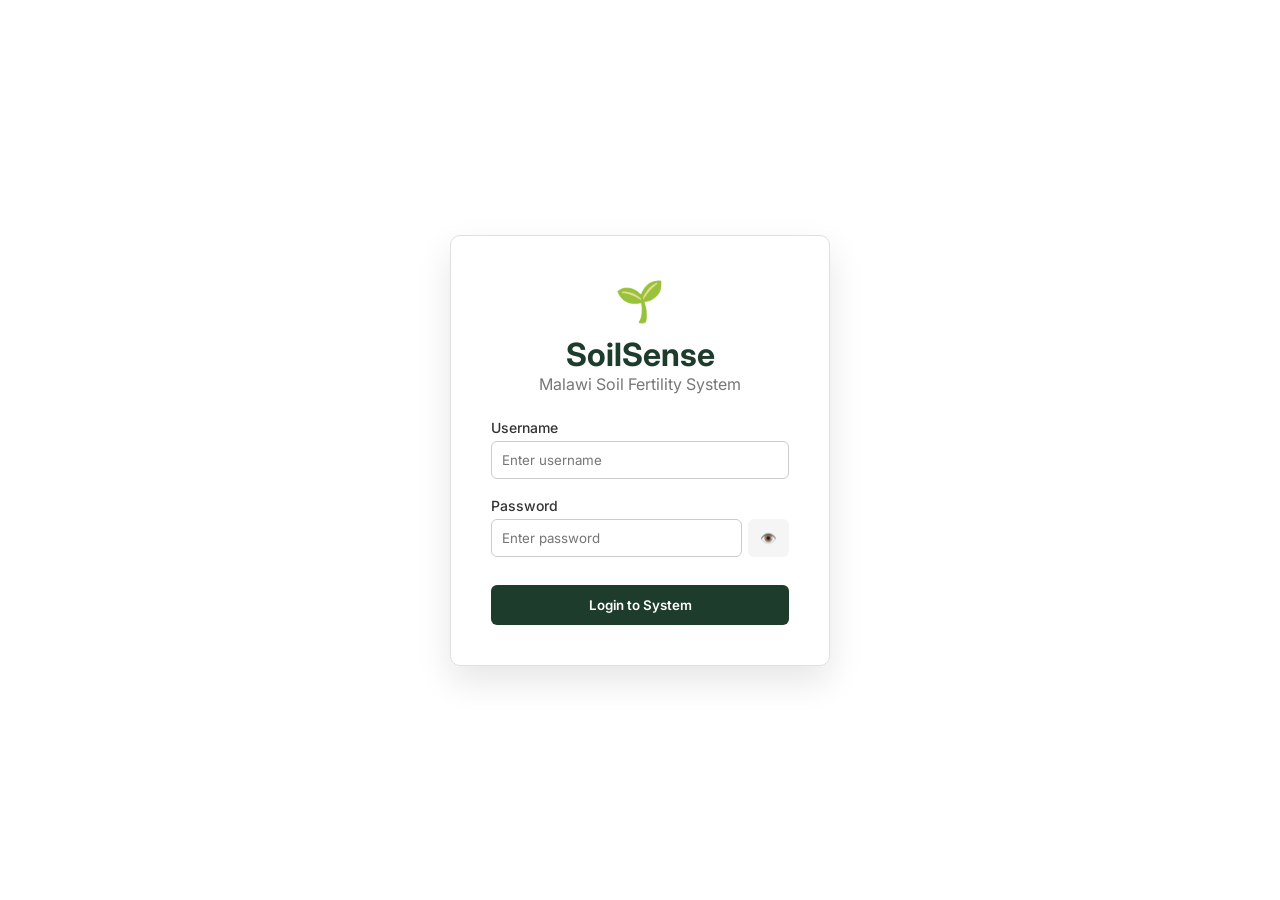
==== index.html @ ddce7151 "Rename soilsense_system.html to index.html" ====
<!DOCTYPE html>
<html lang="en">
<head>
<meta charset="UTF-8">
<meta name="viewport" content="width=device-width, initial-scale=1.0">

<title>SoilSense — Malawi Soil Fertility System</title>

<link href="https://fonts.googleapis.com/css2?family=Inter:wght@400;500;600;700&display=swap" rel="stylesheet">

<style>

/* GLOBAL */
*{
margin:0;
padding:0;
box-sizing:border-box;
font-family:'Inter',sans-serif;
}

/* LOGIN PAGE - WHITE BACKGROUND */
#loginPage{
height:100vh;
display:flex;
justify-content:center;
align-items:center;
background:#ffffff;  /* Changed from green gradient to white */
position:fixed;
top:0;
left:0;
right:0;
bottom:0;
z-index:1000;
}

.login-box{
width:380px;
background:#ffffff;
padding:40px;
border-radius:10px;
box-shadow:0 15px 35px rgba(0,0,0,0.1);
text-align:center;
border:1px solid #e0e0e0;
}

.login-logo{
font-size:40px;
margin-bottom:10px;
}

.login-title{
font-size:32px;
font-weight:700;
color:#1e3c2c;
}

.login-subtitle{
color:#777;
margin-bottom:25px;
}

.form-group{
text-align:left;
margin-bottom:18px;
}

.form-group label{
font-size:14px;
font-weight:500;
display:block;
margin-bottom:5px;
color:#333;
}

.form-group input{
width:100%;
padding:10px;
border:1px solid #ccc;
border-radius:6px;
background:#ffffff;
}

.form-group input:focus{
outline:none;
border-color:#1e3c2c;
}

.password-wrapper{
display:flex;
}

.toggle-password{
border:none;
background:#f5f5f5;
padding:0 12px;
margin-left:6px;
border-radius:6px;
cursor:pointer;
color:#666;
}

.login-btn{
width:100%;
padding:12px;
border:none;
background:#1e3c2c;
color:white;
font-weight:600;
border-radius:6px;
cursor:pointer;
margin-top:10px;
}

.login-btn:hover{
background:#2a4a35;
}

.error-message{
margin-top:10px;
color:#c62828;
font-size:13px;
display:none;
}

.error-message.show{
display:block;
}

/* MAIN APP - WHITE BACKGROUND */
#mainApp{
display:none;
background:#ffffff;
}

.app-header{
background:#ffffff;
border-bottom:1px solid #e0e0e0;
padding:16px 40px;
}

.header-content{
max-width:1400px;
margin:0 auto;
display:flex;
justify-content:space-between;
align-items:center;
}

.logo-area{
display:flex;
align-items:center;
gap:10px;
}

.logo-icon{
font-size:22px;
}

.logo-area h1{
font-size:20px;
font-weight:600;
color:#333;
}

.logout-btn{
background:#f5f5f5;
border:1px solid #ddd;
padding:8px 14px;
border-radius:6px;
color:#333;
cursor:pointer;
}

.logout-btn:hover{
background:#e0e0e0;
}

/* LAYOUT - WHITE BACKGROUND */
.main-container{
padding:30px;
background:#ffffff;
min-height:100vh;
}

.two-column-layout{
display:grid;
grid-template-columns:420px 1fr;
gap:25px;
}

/* INPUT CARD */
.input-card{
background:#ffffff;
border:1px solid #e0e0e0;
border-radius:12px;
padding:25px;
box-shadow:0 2px 8px rgba(0,0,0,0.05);
}

.input-card h2{
font-size:20px;
font-weight:600;
color:#333;
margin-bottom:4px;
}

.input-subtitle{
font-size:13px;
color:#777;
margin-bottom:18px;
}

.model-select{
width:100%;
padding:10px;
border:1px solid #e0e0e0;
border-radius:6px;
margin-bottom:20px;
background:#ffffff;
color:#333;
}

.model-select:focus{
outline:none;
border-color:#1e3c2c;
}

.section-title{
margin:20px 0 12px;
font-size:12px;
font-weight:600;
color:#666;
text-transform:uppercase;
letter-spacing:0.5px;
border-bottom:1px solid #e0e0e0;
padding-bottom:5px;
}

.input-grid{
display:grid;
grid-template-columns:1fr 1fr;
gap:14px;
}

.input-field label{
font-size:12px;
color:#666;
display:block;
margin-bottom:4px;
font-weight:500;
}

.input-field input{
width:100%;
padding:8px 10px;
background:#ffffff;
border:1px solid #e0e0e0;
border-radius:6px;
color:#333;
}

.input-field input:focus{
outline:none;
border-color:#1e3c2c;
}

.analyze-btn{
width:100%;
margin-top:20px;
padding:14px;
background:#1e3c2c;
border:none;
border-radius:8px;
font-weight:600;
color:white;
cursor:pointer;
font-size:15px;
}

.analyze-btn:hover{
background:#2a4a35;
}

.sample-buttons{
display:flex;
gap:10px;
margin-top:15px;
}

.sample-btn{
flex:1;
padding:8px;
background:#f5f5f5;
border:1px solid #e0e0e0;
border-radius:6px;
color:#666;
cursor:pointer;
font-size:12px;
}

.sample-btn:hover{
background:#e0e0e0;
border-color:#1e3c2c;
color:#1e3c2c;
}

/* RESULTS CARD */
.results-card{
background:#ffffff;
border:1px solid #e0e0e0;
border-radius:12px;
padding:25px;
min-height:500px;
box-shadow:0 2px 8px rgba(0,0,0,0.05);
}

.empty-state{
text-align:center;
color:#999;
padding-top:80px;
}

.empty-icon{
font-size:48px;
margin-bottom:10px;
}

/* RESULTS STYLES */
.fertility-badge{
display:inline-block;
padding:6px 14px;
border-radius:30px;
font-weight:600;
margin-bottom:15px;
font-size:14px;
}

.badge-high{
background:#e8f5e9;
color:#2e7d32;
border:1px solid #a5d6a7;
}

.badge-medium{
background:#fff3e0;
color:#ef6c00;
border:1px solid #ffb74d;
}

.badge-low{
background:#ffebee;
color:#c62828;
border:1px solid #ef9a9a;
}

.confidence-display{
margin-bottom:20px;
}

.confidence-label{
font-size:12px;
color:#666;
margin-bottom:4px;
}

.confidence-value{
font-size:28px;
font-weight:700;
color:#1e3c2c;
}

.result-desc{
color:#555;
line-height:1.6;
margin-bottom:25px;
font-size:14px;
}

.indicators-section h3{
font-size:14px;
color:#333;
margin-bottom:15px;
padding-bottom:5px;
border-bottom:1px solid #e0e0e0;
}

.indicator-item{
display:flex;
align-items:center;
margin-bottom:12px;
gap:10px;
}

.indicator-name{
width:100px;
font-size:12px;
font-weight:600;
color:#666;
}

.indicator-bar{
flex:1;
height:6px;
background:#f0f0f0;
border-radius:3px;
overflow:hidden;
}

.indicator-fill{
height:100%;
border-radius:3px;
}

.indicator-value{
width:75px;
font-size:11px;
color:#333;
text-align:right;
}

.indicator-unit{
color:#999;
font-size:10px;
margin-left:2px;
}

/* TABS */
.tabs{
display:flex;
gap:10px;
margin-bottom:20px;
}

.tab-btn{
padding:8px 20px;
border:none;
border-radius:6px;
font-weight:600;
cursor:pointer;
transition:all 0.3s;
}

.tab-btn.active{
background:#1e3c2c;
color:white;
}

.tab-btn:not(.active){
background:#f5f5f5;
color:#666;
border:1px solid #e0e0e0;
}

.tab-btn:not(.active):hover{
background:#e0e0e0;
}

.tab-content{
display:none;
}

.tab-content.active{
display:block;
}

/* BULK UPLOAD */
.bulk-container{
background:#ffffff;
border:1px solid #e0e0e0;
border-radius:12px;
padding:25px;
}

.upload-area{
border:2px dashed #e0e0e0;
border-radius:8px;
padding:40px;
text-align:center;
cursor:pointer;
margin-bottom:20px;
}

.upload-area:hover{
border-color:#1e3c2c;
background:#f9f9f9;
}

.upload-icon{
font-size:40px;
margin-bottom:10px;
}

.upload-hint{
font-size:11px;
color:#999;
}

/* HISTORY CARD */
.history-card{
background:#ffffff;
border:1px solid #e0e0e0;
border-radius:12px;
padding:25px;
}

.history-card h3{
font-size:16px;
color:#333;
margin-bottom:20px;
padding-bottom:8px;
border-bottom:1px solid #e0e0e0;
}

.history-item{
display:flex;
justify-content:space-between;
align-items:center;
padding:12px;
background:#f9f9f9;
border:1px solid #e0e0e0;
border-radius:6px;
margin-bottom:8px;
}

.history-fert{
padding:3px 8px;
border-radius:4px;
font-size:11px;
font-weight:600;
}

.history-time{
color:#999;
font-size:11px;
}

/* RESPONSIVE */
@media (max-width:1024px){
.two-column-layout{
grid-template-columns:1fr;
}
}

@media (max-width:768px){
.input-grid{
grid-template-columns:1fr;
}
.sample-buttons{
grid-template-columns:1fr;
}
.tabs{
flex-direction:column;
}
.header-content{
flex-direction:column;
gap:12px;
}
}
</style>
</head>

<body>

<!-- LOGIN PAGE - WHITE BACKGROUND -->
<div id="loginPage">
<div class="login-box">
<div class="login-logo">🌱</div>
<h1 class="login-title">SoilSense</h1>
<p class="login-subtitle">Malawi Soil Fertility System</p>

<form id="loginForm">
<div class="form-group">
<label>Username</label>
<input type="text" id="username" placeholder="Enter username" required>
</div>

<div class="form-group">
<label>Password</label>
<div class="password-wrapper">
<input type="password" id="password" placeholder="Enter password" required>
<button type="button" class="toggle-password" id="toggleBtn">👁️</button>
</div>
</div>

<button type="submit" class="login-btn">Login to System</button>
<div class="error-message" id="loginError">Invalid username or password</div>
</form>
</div>
</div>

<!-- MAIN APPLICATION - WHITE BACKGROUND -->
<div id="mainApp">
<div class="app-header">
<div class="header-content">
<div class="logo-area">
<span class="logo-icon">🌱</span>
<h1>SoilSense Malawi</h1>
</div>
<button class="logout-btn" id="logoutBtn">Logout</button>
</div>
</div>

<div class="main-container">
<!-- Tabs -->
<div class="tabs">
<button class="tab-btn active" onclick="switchTab('single')">Single Farmer</button>
<button class="tab-btn" onclick="switchTab('bulk')">Bulk Upload</button>
<button class="tab-btn" onclick="switchTab('history')">Decision Log</button>
</div>

<!-- Single Farmer Tab -->
<div id="tab-single" class="tab-content active">
<div class="two-column-layout">
<!-- Input Column - LEFT -->
<div class="input-column">
<div class="input-card">
<h2>Soil Parameters</h2>
<p class="input-subtitle">Enter lab measurements for analysis</p>

<!-- Model Select -->
<select class="model-select" id="modelSelect">
<option value="xgb">XGBoost (Gradient Boosting) — 96.8%</option>
<option value="rf">Random Forest — 94.3%</option>
</select>

<!-- Primary Nutrients -->
<div class="section-title">PRIMARY NUTRIENTS</div>
<div class="input-grid">
<div class="input-field">
<label>pH</label>
<input type="number" id="f_PH" value="6.2" step="0.1">
</div>
<div class="input-field">
<label>Organic Carbon</label>
<input type="number" id="f_OC" value="2.1" step="0.1">
</div>
<div class="input-field">
<label>Nitrogen (N)</label>
<input type="number" id="f_N" value="180">
</div>
<div class="input-field">
<label>Phosphorus (P)</label>
<input type="number" id="f_P" value="12.5" step="0.1">
</div>
<div class="input-field">
<label>Potassium (K)</label>
<input type="number" id="f_K" value="185">
</div>
<div class="input-field">
<label>Magnesium (Mg)</label>
<input type="number" id="f_Mg" value="2.5" step="0.1">
</div>
</div>

<!-- Micronutrients -->
<div class="section-title">MICRONUTRIENTS</div>
<div class="input-grid">
<div class="input-field">
<label>Zinc (Zn)</label>
<input type="number" id="f_Zn" value="0.8" step="0.1">
</div>
<div class="input-field">
<label>Iron (Fe)</label>
<input type="number" id="f_Fe" value="4.2" step="0.1">
</div>
<div class="input-field">
<label>Copper (Cu)</label>
<input type="number" id="f_Cu" value="0.5" step="0.1">
</div>
<div class="input-field">
<label>Manganese (Mn)</label>
<input type="number" id="f_Mn" value="3.2" step="0.1">
</div>
</div>

<!-- Physical Properties -->
<div class="section-title">PHYSICAL PROPERTIES</div>
<div class="input-grid">
<div class="input-field">
<label>Sand</label>
<input type="number" id="f_Sand" value="62">
</div>
<div class="input-field">
<label>Silt</label>
<input type="number" id="f_Silt" value="8.5" step="0.1">
</div>
<div class="input-field">
<label>Clay</label>
<input type="number" id="f_Clay" value="9.2" step="0.1">
</div>
<div class="input-field">
<label>CaCO₃</label>
<input type="number" id="f_CaCO3" value="5.4" step="0.1">
</div>
<div class="input-field">
<label>CEC</label>
<input type="number" id="f_CEC" value="8.2" step="0.1">
</div>
<div class="input-field">
<label>Moisture</label>
<input type="number" id="f_Moisture_Content" value="19.5" step="0.1">
</div>
</div>

<!-- Action Buttons -->
<button class="analyze-btn" id="predictBtn">Analyze Soil & Decide</button>

<div class="sample-buttons">
<button class="sample-btn" data-sample="high">High Fertility</button>
<button class="sample-btn" data-sample="medium">Medium Fertility</button>
<button class="sample-btn" data-sample="low">Low Fertility</button>
</div>
</div>
</div>

<!-- Results Column - RIGHT -->
<div class="results-column">
<div class="results-card" id="resultArea">
<div class="empty-state">
<div class="empty-icon">🌾</div>
<p>Enter soil parameters to analyze</p>
</div>
</div>
</div>
</div>
</div>

<!-- Bulk Upload Tab -->
<div id="tab-bulk" class="tab-content">
<div class="bulk-container">
<div class="upload-area" id="uploadZone">
<div class="upload-icon">📁</div>
<p>Drop CSV file or click to browse</p>
<span class="upload-hint">PH, OC, Mg, N, P, K, Zn, Fe, Cu, Mn, Sand, Silt, Clay, CaCO3, CEC, Moisture_Content</span>
</div>
<input type="file" id="fileInput" accept=".csv" style="display:none;">
<div id="bulkResults"></div>
</div>
</div>

<!-- History Tab -->
<div id="tab-history" class="tab-content">
<div class="history-card">
<h3>Decision Log</h3>
<div id="historyList">
<div class="empty-state">
<div class="empty-icon">📋</div>
<p>No decisions recorded</p>
</div>
</div>
</div>
</div>

</div>
</div>

<script>
// ============================================
// AUTHENTICATION SYSTEM
// ============================================

const ADMIN_CREDENTIALS = {
    username: 'admin',
    password: 'Admin@123'
};

document.addEventListener('DOMContentLoaded', function() {
    checkAuth();
    initEventListeners();
    setDefaultValues();
});

function setDefaultValues() {
    const defaults = {
        f_PH: 6.2, f_OC: 2.1, f_Mg: 2.5, f_N: 180, f_P: 12.5, f_K: 185,
        f_Zn: 0.8, f_Fe: 4.2, f_Cu: 0.5, f_Mn: 3.2,
        f_Sand: 62, f_Silt: 8.5, f_Clay: 9.2, f_CaCO3: 5.4, f_CEC: 8.2, f_Moisture_Content: 19.5
    };
    
    for (const [id, value] of Object.entries(defaults)) {
        const el = document.getElementById(id);
        if (el) el.value = value;
    }
}

function checkAuth() {
    const isLoggedIn = sessionStorage.getItem('soilSenseLoggedIn') === 'true';
    const loginPage = document.getElementById('loginPage');
    const mainApp = document.getElementById('mainApp');
    
    if (isLoggedIn) {
        loginPage.style.display = 'none';
        mainApp.style.display = 'block';
    } else {
        loginPage.style.display = 'flex';
        mainApp.style.display = 'none';
    }
}

function initEventListeners() {
    document.getElementById('loginForm').addEventListener('submit', handleLogin);
    document.getElementById('toggleBtn').addEventListener('click', togglePassword);
    document.getElementById('logoutBtn').addEventListener('click', logout);
    document.getElementById('predictBtn').addEventListener('click', runPrediction);
    
    document.querySelectorAll('.sample-btn').forEach(btn => {
        btn.addEventListener('click', function() {
            loadSample(this.dataset.sample);
        });
    });
    
    const uploadZone = document.getElementById('uploadZone');
    if (uploadZone) {
        uploadZone.addEventListener('click', () => document.getElementById('fileInput').click());
        uploadZone.addEventListener('dragover', (e) => {
            e.preventDefault();
            uploadZone.classList.add('drag');
        });
        uploadZone.addEventListener('dragleave', () => uploadZone.classList.remove('drag'));
        uploadZone.addEventListener('drop', handleDrop);
    }
    
    document.getElementById('fileInput').addEventListener('change', handleFileUpload);
}

function togglePassword() {
    const p = document.getElementById('password');
    p.type = p.type === 'password' ? 'text' : 'password';
}

function handleLogin(event) {
    event.preventDefault();
    
    const username = document.getElementById('username').value;
    const password = document.getElementById('password').value;
    const errorEl = document.getElementById('loginError');
    
    if (username === ADMIN_CREDENTIALS.username && password === ADMIN_CREDENTIALS.password) {
        sessionStorage.setItem('soilSenseLoggedIn', 'true');
        document.getElementById('loginPage').style.display = 'none';
        document.getElementById('mainApp').style.display = 'block';
        errorEl.classList.remove('show');
        setTimeout(runPrediction, 200);
    } else {
        errorEl.classList.add('show');
    }
}

function logout() {
    sessionStorage.removeItem('soilSenseLoggedIn');
    document.getElementById('mainApp').style.display = 'none';
    document.getElementById('loginPage').style.display = 'flex';
    document.getElementById('loginForm').reset();
    document.getElementById('loginError').classList.remove('show');
}

// ============================================
// SOIL ANALYSIS FUNCTIONS
// ============================================

const SAMPLES = {
    high: { PH:6.5, OC:4.2, Mg:3.2, N:280, P:22, K:310, Zn:1.2, Fe:7.5, Cu:0.7, Mn:5.5, Sand:55, Silt:12, Clay:10, CaCO3:4.5, CEC:18, Moisture_Content:21 },
    medium: { PH:6.1, OC:2.1, Mg:2.0, N:160, P:11, K:165, Zn:0.7, Fe:4.0, Cu:0.5, Mn:3.0, Sand:65, Silt:8, Clay:9, CaCO3:5.5, CEC:8, Moisture_Content:18.5 },
    low: { PH:5.1, OC:0.6, Mg:0.8, N:45, P:4.5, K:55, Zn:0.2, Fe:2.0, Cu:0.3, Mn:1.2, Sand:80, Silt:4, Clay:5, CaCO3:2.5, CEC:3.5, Moisture_Content:13 }
};

function loadSample(type) {
    const s = SAMPLES[type];
    for (const [col, val] of Object.entries(s)) {
        const id = col === 'Moisture_Content' ? 'f_Moisture_Content' : 'f_' + col;
        const el = document.getElementById(id);
        if (el) el.value = val;
    }
    setTimeout(runPrediction, 100);
}

function getRawValues() {
    const raw = {};
    const fields = ['PH','OC','Mg','N','P','K','Zn','Fe','Cu','Mn','Sand','Silt','Clay','CaCO3','CEC','Moisture_Content'];
    
    fields.forEach(col => {
        const id = col === 'Moisture_Content' ? 'f_Moisture_Content' : 'f_' + col;
        raw[col] = parseFloat(document.getElementById(id).value) || 0;
    });
    
    return raw;
}

function calculateFertility(raw) {
    let score = 0;
    let maxScore = 0;
    
    if (raw.N >= 200) score += 20;
    else if (raw.N >= 120) score += 15;
    else if (raw.N >= 80) score += 10;
    else score += 5;
    maxScore += 20;
    
    if (raw.P >= 15) score += 20;
    else if (raw.P >= 12) score += 15;
    else if (raw.P >= 8) score += 10;
    else score += 5;
    maxScore += 20;
    
    if (raw.K >= 200) score += 20;
    else if (raw.K >= 150) score += 15;
    else if (raw.K >= 100) score += 10;
    else score += 5;
    maxScore += 20;
    
    if (raw.PH >= 6.0 && raw.PH <= 7.0) score += 15;
    else if (raw.PH >= 5.5 && raw.PH <= 7.5) score += 10;
    else score += 5;
    maxScore += 15;
    
    if (raw.OC >= 2.0) score += 15;
    else if (raw.OC >= 1.5) score += 10;
    else score += 5;
    maxScore += 15;
    
    if (raw.Moisture_Content >= 15 && raw.Moisture_Content <= 25) score += 10;
    else score += 5;
    maxScore += 10;
    
    const percentage = (score / maxScore) * 100;
    
    if (percentage >= 75) return 'High';
    if (percentage >= 45) return 'Medium';
    return 'Low';
}

function runPrediction() {
    const raw = getRawValues();
    const fertility = calculateFertility(raw);
    const model = document.getElementById('modelSelect').value;
    const confidence = model === 'xgb' ? 96.8 : 94.3;
    
    renderResults(fertility, raw, confidence);
    logDecision(fertility, model);
}

function renderResults(fertility, raw, confidence) {
    const area = document.getElementById('resultArea');
    
    const indicators = [
        { name: 'NITROGEN', value: raw.N, unit: 'mg/kg', good: raw.N >= 120, optimal: 200 },
        { name: 'POTASSIUM', value: raw.K, unit: 'mg/kg', good: raw.K >= 150, optimal: 200 },
        { name: 'PHOSPHORUS', value: raw.P, unit: 'mg/kg', good: raw.P >= 12, optimal: 15 },
        { name: 'ORG. CARBON', value: raw.OC.toFixed(2), unit: '%', good: raw.OC >= 2.0, optimal: 2.0 },
        { name: 'pH', value: raw.PH.toFixed(2), unit: '', good: raw.PH >= 6.0 && raw.PH <= 7.0, optimal: 6.5 },
        { name: 'CEC', value: raw.CEC, unit: 'cmol/kg', good: raw.CEC >= 7, optimal: 7 },
        { name: 'MOISTURE', value: raw.Moisture_Content, unit: '%', good: raw.Moisture_Content >= 15 && raw.Moisture_Content <= 25, optimal: 20 }
    ];
    
    const indicatorsHTML = indicators.map(ind => {
        let percentage = 50;
        if (ind.optimal) {
            percentage = Math.min(100, (parseFloat(ind.value) / ind.optimal) * 100);
        }
        
        return `
            <div class="indicator-item">
                <span class="indicator-name">${ind.name}</span>
                <div class="indicator-bar">
                    <div class="indicator-fill" style="width: ${percentage}%; background: ${ind.good ? '#2e7d32' : '#c62828'}"></div>
                </div>
                <span class="indicator-value">${ind.value}<span class="indicator-unit">${ind.unit}</span></span>
            </div>
        `;
    }).join('');
    
    let description = '';
    if (fertility === 'High') description = 'Excellent nutrient balance. This soil supports high crop productivity without external inputs.';
    else if (fertility === 'Medium') description = 'Adequate nutrient levels with some room for improvement. Targeted supplementation may help.';
    else description = 'Critically deficient soil. Crop failure risk is high without fertilizer intervention.';
    
    area.innerHTML = `
        <div>
            <div class="fertility-badge badge-${fertility.toLowerCase()}">${fertility} Fertility</div>
            <div class="confidence-display">
                <div class="confidence-label">Model Confidence</div>
                <div class="confidence-value">${confidence}%</div>
            </div>
            <p class="result-desc">${description}</p>
            <div class="indicators-section">
                <h3>Key Fertility Indicators (7/7)</h3>
                ${indicatorsHTML}
            </div>
        </div>
    `;
}

// Decision Log
let history = [];
let logCount = 0;

function logDecision(fertility, model) {
    logCount++;
    const now = new Date();
    const timeString = now.toLocaleTimeString([], { hour: '2-digit', minute: '2-digit' });
    
    history.unshift({ id: logCount, fertility, model: model === 'xgb' ? 'XGB' : 'RF', time: timeString });
    if (history.length > 10) history.pop();
    renderHistory();
}

function renderHistory() {
    const el = document.getElementById('historyList');
    if (!history.length) {
        el.innerHTML = '<div class="empty-state"><div class="empty-icon">📋</div><p>No decisions recorded</p></div>';
        return;
    }
    
    el.innerHTML = history.map(h => `
        <div class="history-item">
            <span style="font-weight:500;">Farmer #${h.id}</span>
            <span class="history-fert badge-${h.fertility.toLowerCase()}">${h.fertility}</span>
            <span class="history-time">${h.time} • ${h.model}</span>
        </div>
    `).join('');
}

function switchTab(name) {
    document.querySelectorAll('.tab-btn').forEach(btn => {
        btn.classList.remove('active');
    });
    document.querySelectorAll('.tab-content').forEach(content => {
        content.classList.remove('active');
        content.style.display = 'none';
    });
    
    const activeBtn = Array.from(document.querySelectorAll('.tab-btn')).find(
        btn => btn.getAttribute('onclick') && btn.getAttribute('onclick').includes(name)
    );
    if (activeBtn) activeBtn.classList.add('active');
    
    document.getElementById('tab-' + name).classList.add('active');
    document.getElementById('tab-' + name).style.display = 'block';
}

function handleDrop(e) {
    e.preventDefault();
    document.getElementById('uploadZone').classList.remove('drag');
    const file = e.dataTransfer.files[0];
    if (file) alert(`File "${file.name}" selected for bulk upload`);
}

function handleFileUpload(e) {
    const file = e.target.files[0];
    if (file) alert(`File "${file.name}" selected for bulk upload`);
}
</script>
</body>
</html>
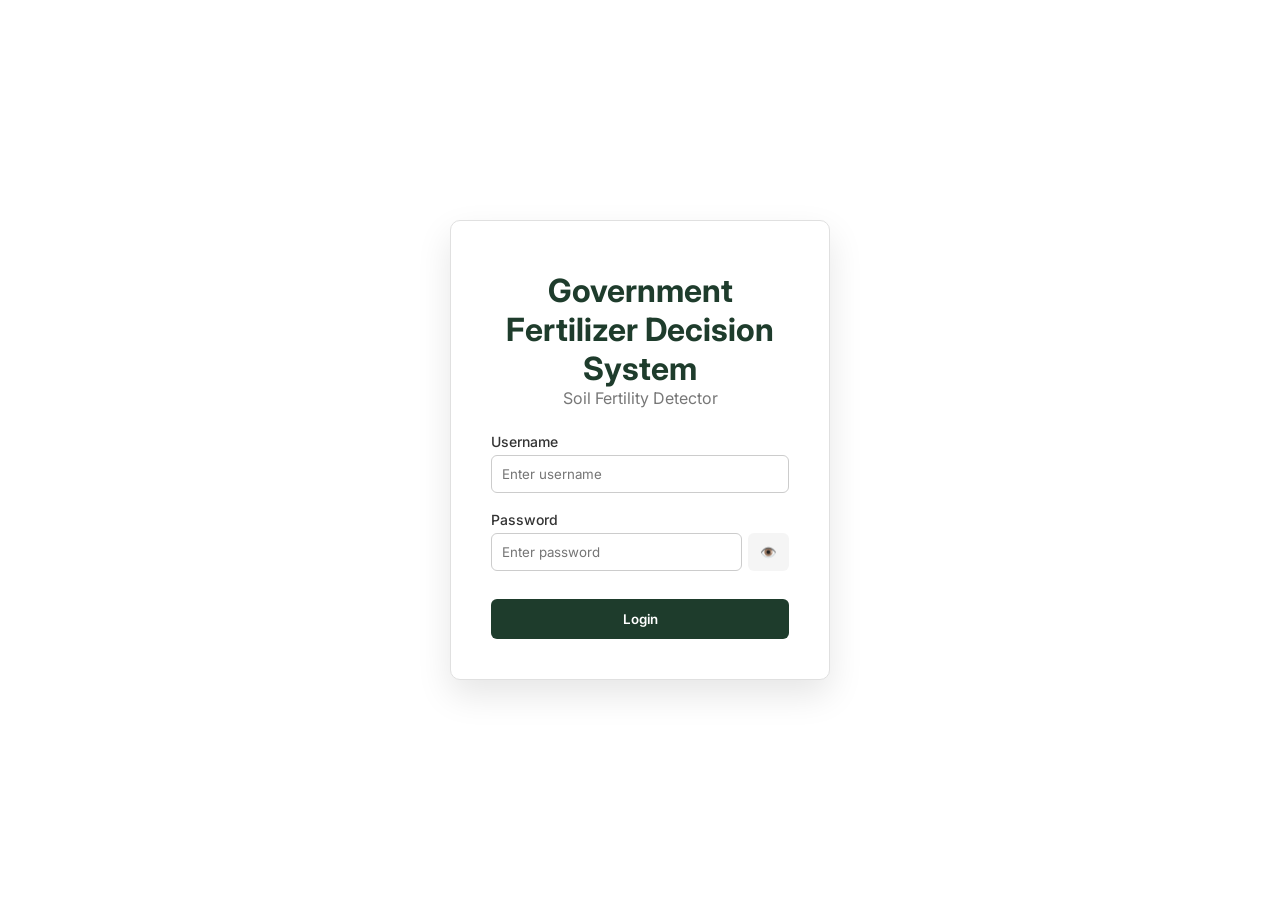
==== commit 8b63e65a: "Update index.html" ====
--- a/index.html
+++ b/index.html
@@ -4,7 +4,7 @@
 <meta charset="UTF-8">
 <meta name="viewport" content="width=device-width, initial-scale=1.0">
 
-<title>SoilSense — Malawi Soil Fertility System</title>
+<title>Government Fertilizer Decision System</title>
 
 <link href="https://fonts.googleapis.com/css2?family=Inter:wght@400;500;600;700&display=swap" rel="stylesheet">
 
@@ -564,9 +564,9 @@
 <!-- LOGIN PAGE - WHITE BACKGROUND -->
 <div id="loginPage">
 <div class="login-box">
-<div class="login-logo">🌱</div>
-<h1 class="login-title">SoilSense</h1>
-<p class="login-subtitle">Malawi Soil Fertility System</p>
+<div class="login-logo"></div>
+<h1 class="login-title">Government Fertilizer Decision System</h1>
+<p class="login-subtitle">Soil Fertility Detector </p>
 
 <form id="loginForm">
 <div class="form-group">
@@ -582,7 +582,7 @@
 </div>
 </div>
 
-<button type="submit" class="login-btn">Login to System</button>
+<button type="submit" class="login-btn">Login</button>
 <div class="error-message" id="loginError">Invalid username or password</div>
 </form>
 </div>
@@ -593,7 +593,7 @@
 <div class="app-header">
 <div class="header-content">
 <div class="logo-area">
-<span class="logo-icon">🌱</span>
+<span class="logo-icon"></span>
 <h1>SoilSense Malawi</h1>
 </div>
 <button class="logout-btn" id="logoutBtn">Logout</button>
@@ -603,7 +603,7 @@
 <div class="main-container">
 <!-- Tabs -->
 <div class="tabs">
-<button class="tab-btn active" onclick="switchTab('single')">Single Farmer</button>
+<button class="tab-btn active" onclick="switchTab('single')">Enumeration Area</button>
 <button class="tab-btn" onclick="switchTab('bulk')">Bulk Upload</button>
 <button class="tab-btn" onclick="switchTab('history')">Decision Log</button>
 </div>
@@ -703,7 +703,7 @@
 </div>
 
 <!-- Action Buttons -->
-<button class="analyze-btn" id="predictBtn">Analyze Soil & Decide</button>
+<button class="analyze-btn" id="predictBtn">Analyze Soil</button>
 
 <div class="sample-buttons">
 <button class="sample-btn" data-sample="high">High Fertility</button>
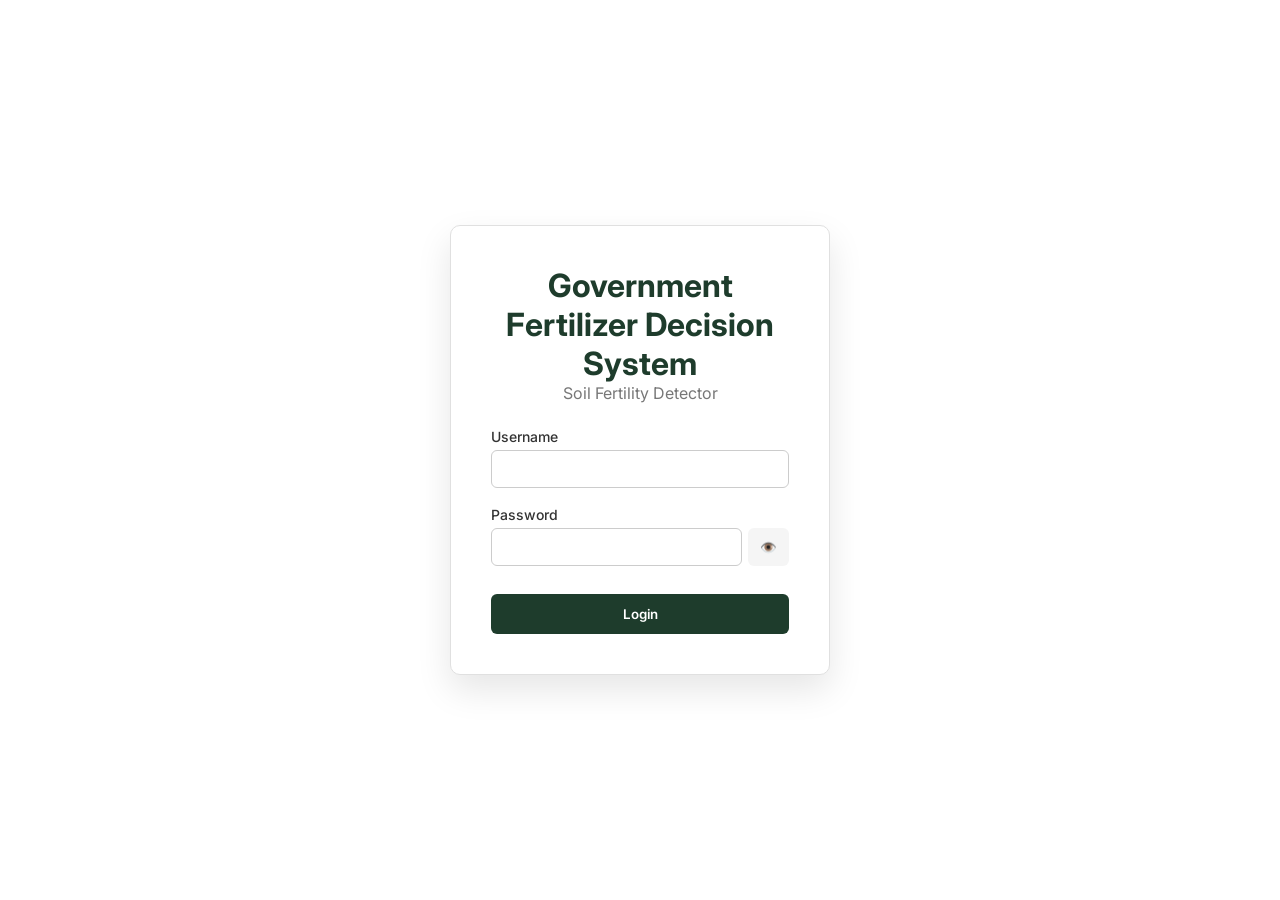
==== commit 07ad6ebc: "Update index.html" ====
--- a/index.html
+++ b/index.html
@@ -18,13 +18,13 @@
 font-family:'Inter',sans-serif;
 }
 
-/* LOGIN PAGE - WHITE BACKGROUND */
+/* LOGIN PAGE */
 #loginPage{
 height:100vh;
 display:flex;
 justify-content:center;
 align-items:center;
-background:#ffffff;  /* Changed from green gradient to white */
+background:#ffffff;
 position:fixed;
 top:0;
 left:0;
@@ -43,11 +43,6 @@
 border:1px solid #e0e0e0;
 }
 
-.login-logo{
-font-size:40px;
-margin-bottom:10px;
-}
-
 .login-title{
 font-size:32px;
 font-weight:700;
@@ -80,11 +75,6 @@
 background:#ffffff;
 }
 
-.form-group input:focus{
-outline:none;
-border-color:#1e3c2c;
-}
-
 .password-wrapper{
 display:flex;
 }
@@ -96,7 +86,6 @@
 margin-left:6px;
 border-radius:6px;
 cursor:pointer;
-color:#666;
 }
 
 .login-btn{
@@ -111,22 +100,7 @@
 margin-top:10px;
 }
 
-.login-btn:hover{
-background:#2a4a35;
-}
-
-.error-message{
-margin-top:10px;
-color:#c62828;
-font-size:13px;
-display:none;
-}
-
-.error-message.show{
-display:block;
-}
-
-/* MAIN APP - WHITE BACKGROUND */
+/* MAIN */
 #mainApp{
 display:none;
 background:#ffffff;
@@ -146,40 +120,8 @@
 align-items:center;
 }
 
-.logo-area{
-display:flex;
-align-items:center;
-gap:10px;
-}
-
-.logo-icon{
-font-size:22px;
-}
-
-.logo-area h1{
-font-size:20px;
-font-weight:600;
-color:#333;
-}
-
-.logout-btn{
-background:#f5f5f5;
-border:1px solid #ddd;
-padding:8px 14px;
-border-radius:6px;
-color:#333;
-cursor:pointer;
-}
-
-.logout-btn:hover{
-background:#e0e0e0;
-}
-
-/* LAYOUT - WHITE BACKGROUND */
 .main-container{
 padding:30px;
-background:#ffffff;
-min-height:100vh;
 }
 
 .two-column-layout{
@@ -188,41 +130,11 @@
 gap:25px;
 }
 
-/* INPUT CARD */
 .input-card{
 background:#ffffff;
 border:1px solid #e0e0e0;
 border-radius:12px;
 padding:25px;
-box-shadow:0 2px 8px rgba(0,0,0,0.05);
-}
-
-.input-card h2{
-font-size:20px;
-font-weight:600;
-color:#333;
-margin-bottom:4px;
-}
-
-.input-subtitle{
-font-size:13px;
-color:#777;
-margin-bottom:18px;
-}
-
-.model-select{
-width:100%;
-padding:10px;
-border:1px solid #e0e0e0;
-border-radius:6px;
-margin-bottom:20px;
-background:#ffffff;
-color:#333;
-}
-
-.model-select:focus{
-outline:none;
-border-color:#1e3c2c;
 }
 
 .section-title{
@@ -231,7 +143,6 @@
 font-weight:600;
 color:#666;
 text-transform:uppercase;
-letter-spacing:0.5px;
 border-bottom:1px solid #e0e0e0;
 padding-bottom:5px;
 }
@@ -247,21 +158,23 @@
 color:#666;
 display:block;
 margin-bottom:4px;
-font-weight:500;
 }
 
 .input-field input{
 width:100%;
-padding:8px 10px;
-background:#ffffff;
-border:1px solid #e0e0e0;
-border-radius:6px;
-color:#333;
-}
-
-.input-field input:focus{
-outline:none;
-border-color:#1e3c2c;
+padding:8px;
+border:1px solid #e0e0e0;
+border-radius:6px;
+}
+
+.add-btn{
+margin-top:10px;
+padding:8px;
+background:#f5f5f5;
+border:1px solid #e0e0e0;
+border-radius:6px;
+cursor:pointer;
+font-size:12px;
 }
 
 .analyze-btn{
@@ -274,781 +187,194 @@
 font-weight:600;
 color:white;
 cursor:pointer;
-font-size:15px;
-}
-
-.analyze-btn:hover{
-background:#2a4a35;
-}
-
-.sample-buttons{
-display:flex;
-gap:10px;
-margin-top:15px;
-}
-
-.sample-btn{
-flex:1;
-padding:8px;
-background:#f5f5f5;
-border:1px solid #e0e0e0;
-border-radius:6px;
-color:#666;
-cursor:pointer;
-font-size:12px;
-}
-
-.sample-btn:hover{
-background:#e0e0e0;
-border-color:#1e3c2c;
-color:#1e3c2c;
-}
-
-/* RESULTS CARD */
+}
+
 .results-card{
 background:#ffffff;
 border:1px solid #e0e0e0;
 border-radius:12px;
 padding:25px;
-min-height:500px;
-box-shadow:0 2px 8px rgba(0,0,0,0.05);
-}
-
-.empty-state{
-text-align:center;
-color:#999;
-padding-top:80px;
-}
-
-.empty-icon{
-font-size:48px;
-margin-bottom:10px;
-}
-
-/* RESULTS STYLES */
-.fertility-badge{
-display:inline-block;
-padding:6px 14px;
-border-radius:30px;
-font-weight:600;
-margin-bottom:15px;
-font-size:14px;
-}
-
-.badge-high{
-background:#e8f5e9;
-color:#2e7d32;
-border:1px solid #a5d6a7;
-}
-
-.badge-medium{
-background:#fff3e0;
-color:#ef6c00;
-border:1px solid #ffb74d;
-}
-
-.badge-low{
-background:#ffebee;
-color:#c62828;
-border:1px solid #ef9a9a;
-}
-
-.confidence-display{
-margin-bottom:20px;
-}
-
-.confidence-label{
-font-size:12px;
-color:#666;
-margin-bottom:4px;
-}
-
-.confidence-value{
-font-size:28px;
-font-weight:700;
-color:#1e3c2c;
-}
-
-.result-desc{
-color:#555;
-line-height:1.6;
-margin-bottom:25px;
-font-size:14px;
-}
-
-.indicators-section h3{
-font-size:14px;
-color:#333;
-margin-bottom:15px;
-padding-bottom:5px;
-border-bottom:1px solid #e0e0e0;
-}
-
-.indicator-item{
-display:flex;
-align-items:center;
-margin-bottom:12px;
-gap:10px;
-}
-
-.indicator-name{
-width:100px;
-font-size:12px;
-font-weight:600;
-color:#666;
-}
-
-.indicator-bar{
-flex:1;
-height:6px;
-background:#f0f0f0;
-border-radius:3px;
-overflow:hidden;
-}
-
-.indicator-fill{
-height:100%;
-border-radius:3px;
-}
-
-.indicator-value{
-width:75px;
-font-size:11px;
-color:#333;
-text-align:right;
-}
-
-.indicator-unit{
-color:#999;
-font-size:10px;
-margin-left:2px;
-}
-
-/* TABS */
-.tabs{
-display:flex;
-gap:10px;
-margin-bottom:20px;
-}
-
-.tab-btn{
-padding:8px 20px;
-border:none;
-border-radius:6px;
-font-weight:600;
-cursor:pointer;
-transition:all 0.3s;
-}
-
-.tab-btn.active{
-background:#1e3c2c;
-color:white;
-}
-
-.tab-btn:not(.active){
-background:#f5f5f5;
-color:#666;
-border:1px solid #e0e0e0;
-}
-
-.tab-btn:not(.active):hover{
-background:#e0e0e0;
-}
-
-.tab-content{
-display:none;
-}
-
-.tab-content.active{
-display:block;
-}
-
-/* BULK UPLOAD */
-.bulk-container{
-background:#ffffff;
-border:1px solid #e0e0e0;
-border-radius:12px;
-padding:25px;
-}
-
-.upload-area{
-border:2px dashed #e0e0e0;
-border-radius:8px;
-padding:40px;
-text-align:center;
-cursor:pointer;
-margin-bottom:20px;
-}
-
-.upload-area:hover{
-border-color:#1e3c2c;
-background:#f9f9f9;
-}
-
-.upload-icon{
-font-size:40px;
-margin-bottom:10px;
-}
-
-.upload-hint{
-font-size:11px;
-color:#999;
-}
-
-/* HISTORY CARD */
-.history-card{
-background:#ffffff;
-border:1px solid #e0e0e0;
-border-radius:12px;
-padding:25px;
-}
-
-.history-card h3{
-font-size:16px;
-color:#333;
-margin-bottom:20px;
-padding-bottom:8px;
-border-bottom:1px solid #e0e0e0;
-}
-
-.history-item{
-display:flex;
-justify-content:space-between;
-align-items:center;
-padding:12px;
-background:#f9f9f9;
-border:1px solid #e0e0e0;
-border-radius:6px;
-margin-bottom:8px;
-}
-
-.history-fert{
-padding:3px 8px;
-border-radius:4px;
-font-size:11px;
-font-weight:600;
-}
-
-.history-time{
-color:#999;
-font-size:11px;
-}
-
-/* RESPONSIVE */
-@media (max-width:1024px){
-.two-column-layout{
-grid-template-columns:1fr;
-}
-}
-
-@media (max-width:768px){
-.input-grid{
-grid-template-columns:1fr;
-}
-.sample-buttons{
-grid-template-columns:1fr;
-}
-.tabs{
-flex-direction:column;
-}
-.header-content{
-flex-direction:column;
-gap:12px;
-}
-}
+}
+
 </style>
 </head>
 
 <body>
 
-<!-- LOGIN PAGE - WHITE BACKGROUND -->
+<!-- LOGIN PAGE -->
 <div id="loginPage">
 <div class="login-box">
-<div class="login-logo"></div>
 <h1 class="login-title">Government Fertilizer Decision System</h1>
-<p class="login-subtitle">Soil Fertility Detector </p>
+<p class="login-subtitle">Soil Fertility Detector</p>
 
 <form id="loginForm">
 <div class="form-group">
 <label>Username</label>
-<input type="text" id="username" placeholder="Enter username" required>
+<input type="text" id="username" required>
 </div>
 
 <div class="form-group">
 <label>Password</label>
 <div class="password-wrapper">
-<input type="password" id="password" placeholder="Enter password" required>
-<button type="button" class="toggle-password" id="toggleBtn">👁️</button>
-</div>
-</div>
-
-<button type="submit" class="login-btn">Login</button>
-<div class="error-message" id="loginError">Invalid username or password</div>
+<input type="password" id="password" required>
+<button type="button" class="toggle-password" onclick="togglePassword()">👁️</button>
+</div>
+</div>
+
+<button class="login-btn">Login</button>
 </form>
 </div>
 </div>
 
-<!-- MAIN APPLICATION - WHITE BACKGROUND -->
+<!-- MAIN APP -->
 <div id="mainApp">
+
 <div class="app-header">
 <div class="header-content">
-<div class="logo-area">
-<span class="logo-icon"></span>
-<h1>SoilSense Malawi</h1>
-</div>
-<button class="logout-btn" id="logoutBtn">Logout</button>
+<h2>SoilSense Malawi</h2>
+<button onclick="logout()">Logout</button>
 </div>
 </div>
 
 <div class="main-container">
-<!-- Tabs -->
-<div class="tabs">
-<button class="tab-btn active" onclick="switchTab('single')">Enumeration Area</button>
-<button class="tab-btn" onclick="switchTab('bulk')">Bulk Upload</button>
-<button class="tab-btn" onclick="switchTab('history')">Decision Log</button>
-</div>
-
-<!-- Single Farmer Tab -->
-<div id="tab-single" class="tab-content active">
+
 <div class="two-column-layout">
-<!-- Input Column - LEFT -->
-<div class="input-column">
+
 <div class="input-card">
+
 <h2>Soil Parameters</h2>
-<p class="input-subtitle">Enter lab measurements for analysis</p>
-
-<!-- Model Select -->
-<select class="model-select" id="modelSelect">
-<option value="xgb">XGBoost (Gradient Boosting) — 96.8%</option>
-<option value="rf">Random Forest — 94.3%</option>
-</select>
-
-<!-- Primary Nutrients -->
+
+<!-- PRIMARY -->
 <div class="section-title">PRIMARY NUTRIENTS</div>
-<div class="input-grid">
-<div class="input-field">
-<label>pH</label>
-<input type="number" id="f_PH" value="6.2" step="0.1">
-</div>
-<div class="input-field">
-<label>Organic Carbon</label>
-<input type="number" id="f_OC" value="2.1" step="0.1">
-</div>
-<div class="input-field">
-<label>Nitrogen (N)</label>
-<input type="number" id="f_N" value="180">
-</div>
-<div class="input-field">
-<label>Phosphorus (P)</label>
-<input type="number" id="f_P" value="12.5" step="0.1">
-</div>
-<div class="input-field">
-<label>Potassium (K)</label>
-<input type="number" id="f_K" value="185">
-</div>
-<div class="input-field">
-<label>Magnesium (Mg)</label>
-<input type="number" id="f_Mg" value="2.5" step="0.1">
-</div>
-</div>
-
-<!-- Micronutrients -->
+
+<div class="input-grid" id="primaryInputs">
+
+<div class="input-field">
+<label>Nitrogen</label>
+<input type="number">
+</div>
+
+<div class="input-field">
+<label>Phosphorus</label>
+<input type="number">
+</div>
+
+<div class="input-field">
+<label>Potassium</label>
+<input type="number">
+</div>
+
+</div>
+
+<button class="add-btn" onclick="addInput('primaryInputs')">+ Add Nutrient</button>
+
+
+<!-- MICRO -->
 <div class="section-title">MICRONUTRIENTS</div>
-<div class="input-grid">
-<div class="input-field">
-<label>Zinc (Zn)</label>
-<input type="number" id="f_Zn" value="0.8" step="0.1">
-</div>
-<div class="input-field">
-<label>Iron (Fe)</label>
-<input type="number" id="f_Fe" value="4.2" step="0.1">
-</div>
-<div class="input-field">
-<label>Copper (Cu)</label>
-<input type="number" id="f_Cu" value="0.5" step="0.1">
-</div>
-<div class="input-field">
-<label>Manganese (Mn)</label>
-<input type="number" id="f_Mn" value="3.2" step="0.1">
-</div>
-</div>
-
-<!-- Physical Properties -->
+
+<div class="input-grid" id="microInputs">
+
+<div class="input-field">
+<label>Zinc</label>
+<input type="number">
+</div>
+
+<div class="input-field">
+<label>Iron</label>
+<input type="number">
+</div>
+
+</div>
+
+<button class="add-btn" onclick="addInput('microInputs')">+ Add Nutrient</button>
+
+
+<!-- PHYSICAL -->
 <div class="section-title">PHYSICAL PROPERTIES</div>
-<div class="input-grid">
+
+<div class="input-grid" id="physicalInputs">
+
 <div class="input-field">
 <label>Sand</label>
-<input type="number" id="f_Sand" value="62">
-</div>
+<input type="number">
+</div>
+
 <div class="input-field">
 <label>Silt</label>
-<input type="number" id="f_Silt" value="8.5" step="0.1">
-</div>
+<input type="number">
+</div>
+
 <div class="input-field">
 <label>Clay</label>
-<input type="number" id="f_Clay" value="9.2" step="0.1">
-</div>
-<div class="input-field">
-<label>CaCO₃</label>
-<input type="number" id="f_CaCO3" value="5.4" step="0.1">
-</div>
-<div class="input-field">
-<label>CEC</label>
-<input type="number" id="f_CEC" value="8.2" step="0.1">
-</div>
-<div class="input-field">
-<label>Moisture</label>
-<input type="number" id="f_Moisture_Content" value="19.5" step="0.1">
-</div>
-</div>
-
-<!-- Action Buttons -->
-<button class="analyze-btn" id="predictBtn">Analyze Soil</button>
-
-<div class="sample-buttons">
-<button class="sample-btn" data-sample="high">High Fertility</button>
-<button class="sample-btn" data-sample="medium">Medium Fertility</button>
-<button class="sample-btn" data-sample="low">Low Fertility</button>
-</div>
-</div>
-</div>
-
-<!-- Results Column - RIGHT -->
-<div class="results-column">
-<div class="results-card" id="resultArea">
-<div class="empty-state">
-<div class="empty-icon">🌾</div>
+<input type="number">
+</div>
+
+</div>
+
+<button class="add-btn" onclick="addInput('physicalInputs')">+ Add Property</button>
+
+<button class="analyze-btn">Analyze Soil</button>
+
+</div>
+
+
+<div class="results-card">
 <p>Enter soil parameters to analyze</p>
 </div>
-</div>
-</div>
-</div>
-</div>
-
-<!-- Bulk Upload Tab -->
-<div id="tab-bulk" class="tab-content">
-<div class="bulk-container">
-<div class="upload-area" id="uploadZone">
-<div class="upload-icon">📁</div>
-<p>Drop CSV file or click to browse</p>
-<span class="upload-hint">PH, OC, Mg, N, P, K, Zn, Fe, Cu, Mn, Sand, Silt, Clay, CaCO3, CEC, Moisture_Content</span>
-</div>
-<input type="file" id="fileInput" accept=".csv" style="display:none;">
-<div id="bulkResults"></div>
-</div>
-</div>
-
-<!-- History Tab -->
-<div id="tab-history" class="tab-content">
-<div class="history-card">
-<h3>Decision Log</h3>
-<div id="historyList">
-<div class="empty-state">
-<div class="empty-icon">📋</div>
-<p>No decisions recorded</p>
-</div>
-</div>
-</div>
+
 </div>
 
 </div>
 </div>
 
 <script>
-// ============================================
-// AUTHENTICATION SYSTEM
-// ============================================
-
-const ADMIN_CREDENTIALS = {
-    username: 'admin',
-    password: 'Admin@123'
-};
-
-document.addEventListener('DOMContentLoaded', function() {
-    checkAuth();
-    initEventListeners();
-    setDefaultValues();
-});
-
-function setDefaultValues() {
-    const defaults = {
-        f_PH: 6.2, f_OC: 2.1, f_Mg: 2.5, f_N: 180, f_P: 12.5, f_K: 185,
-        f_Zn: 0.8, f_Fe: 4.2, f_Cu: 0.5, f_Mn: 3.2,
-        f_Sand: 62, f_Silt: 8.5, f_Clay: 9.2, f_CaCO3: 5.4, f_CEC: 8.2, f_Moisture_Content: 19.5
-    };
-    
-    for (const [id, value] of Object.entries(defaults)) {
-        const el = document.getElementById(id);
-        if (el) el.value = value;
-    }
-}
-
-function checkAuth() {
-    const isLoggedIn = sessionStorage.getItem('soilSenseLoggedIn') === 'true';
-    const loginPage = document.getElementById('loginPage');
-    const mainApp = document.getElementById('mainApp');
-    
-    if (isLoggedIn) {
-        loginPage.style.display = 'none';
-        mainApp.style.display = 'block';
-    } else {
-        loginPage.style.display = 'flex';
-        mainApp.style.display = 'none';
-    }
-}
-
-function initEventListeners() {
-    document.getElementById('loginForm').addEventListener('submit', handleLogin);
-    document.getElementById('toggleBtn').addEventListener('click', togglePassword);
-    document.getElementById('logoutBtn').addEventListener('click', logout);
-    document.getElementById('predictBtn').addEventListener('click', runPrediction);
-    
-    document.querySelectorAll('.sample-btn').forEach(btn => {
-        btn.addEventListener('click', function() {
-            loadSample(this.dataset.sample);
-        });
-    });
-    
-    const uploadZone = document.getElementById('uploadZone');
-    if (uploadZone) {
-        uploadZone.addEventListener('click', () => document.getElementById('fileInput').click());
-        uploadZone.addEventListener('dragover', (e) => {
-            e.preventDefault();
-            uploadZone.classList.add('drag');
-        });
-        uploadZone.addEventListener('dragleave', () => uploadZone.classList.remove('drag'));
-        uploadZone.addEventListener('drop', handleDrop);
-    }
-    
-    document.getElementById('fileInput').addEventListener('change', handleFileUpload);
-}
-
-function togglePassword() {
-    const p = document.getElementById('password');
-    p.type = p.type === 'password' ? 'text' : 'password';
-}
-
-function handleLogin(event) {
-    event.preventDefault();
-    
-    const username = document.getElementById('username').value;
-    const password = document.getElementById('password').value;
-    const errorEl = document.getElementById('loginError');
-    
-    if (username === ADMIN_CREDENTIALS.username && password === ADMIN_CREDENTIALS.password) {
-        sessionStorage.setItem('soilSenseLoggedIn', 'true');
-        document.getElementById('loginPage').style.display = 'none';
-        document.getElementById('mainApp').style.display = 'block';
-        errorEl.classList.remove('show');
-        setTimeout(runPrediction, 200);
-    } else {
-        errorEl.classList.add('show');
-    }
-}
-
-function logout() {
-    sessionStorage.removeItem('soilSenseLoggedIn');
-    document.getElementById('mainApp').style.display = 'none';
-    document.getElementById('loginPage').style.display = 'flex';
-    document.getElementById('loginForm').reset();
-    document.getElementById('loginError').classList.remove('show');
-}
-
-// ============================================
-// SOIL ANALYSIS FUNCTIONS
-// ============================================
-
-const SAMPLES = {
-    high: { PH:6.5, OC:4.2, Mg:3.2, N:280, P:22, K:310, Zn:1.2, Fe:7.5, Cu:0.7, Mn:5.5, Sand:55, Silt:12, Clay:10, CaCO3:4.5, CEC:18, Moisture_Content:21 },
-    medium: { PH:6.1, OC:2.1, Mg:2.0, N:160, P:11, K:165, Zn:0.7, Fe:4.0, Cu:0.5, Mn:3.0, Sand:65, Silt:8, Clay:9, CaCO3:5.5, CEC:8, Moisture_Content:18.5 },
-    low: { PH:5.1, OC:0.6, Mg:0.8, N:45, P:4.5, K:55, Zn:0.2, Fe:2.0, Cu:0.3, Mn:1.2, Sand:80, Silt:4, Clay:5, CaCO3:2.5, CEC:3.5, Moisture_Content:13 }
-};
-
-function loadSample(type) {
-    const s = SAMPLES[type];
-    for (const [col, val] of Object.entries(s)) {
-        const id = col === 'Moisture_Content' ? 'f_Moisture_Content' : 'f_' + col;
-        const el = document.getElementById(id);
-        if (el) el.value = val;
-    }
-    setTimeout(runPrediction, 100);
-}
-
-function getRawValues() {
-    const raw = {};
-    const fields = ['PH','OC','Mg','N','P','K','Zn','Fe','Cu','Mn','Sand','Silt','Clay','CaCO3','CEC','Moisture_Content'];
-    
-    fields.forEach(col => {
-        const id = col === 'Moisture_Content' ? 'f_Moisture_Content' : 'f_' + col;
-        raw[col] = parseFloat(document.getElementById(id).value) || 0;
-    });
-    
-    return raw;
-}
-
-function calculateFertility(raw) {
-    let score = 0;
-    let maxScore = 0;
-    
-    if (raw.N >= 200) score += 20;
-    else if (raw.N >= 120) score += 15;
-    else if (raw.N >= 80) score += 10;
-    else score += 5;
-    maxScore += 20;
-    
-    if (raw.P >= 15) score += 20;
-    else if (raw.P >= 12) score += 15;
-    else if (raw.P >= 8) score += 10;
-    else score += 5;
-    maxScore += 20;
-    
-    if (raw.K >= 200) score += 20;
-    else if (raw.K >= 150) score += 15;
-    else if (raw.K >= 100) score += 10;
-    else score += 5;
-    maxScore += 20;
-    
-    if (raw.PH >= 6.0 && raw.PH <= 7.0) score += 15;
-    else if (raw.PH >= 5.5 && raw.PH <= 7.5) score += 10;
-    else score += 5;
-    maxScore += 15;
-    
-    if (raw.OC >= 2.0) score += 15;
-    else if (raw.OC >= 1.5) score += 10;
-    else score += 5;
-    maxScore += 15;
-    
-    if (raw.Moisture_Content >= 15 && raw.Moisture_Content <= 25) score += 10;
-    else score += 5;
-    maxScore += 10;
-    
-    const percentage = (score / maxScore) * 100;
-    
-    if (percentage >= 75) return 'High';
-    if (percentage >= 45) return 'Medium';
-    return 'Low';
-}
-
-function runPrediction() {
-    const raw = getRawValues();
-    const fertility = calculateFertility(raw);
-    const model = document.getElementById('modelSelect').value;
-    const confidence = model === 'xgb' ? 96.8 : 94.3;
-    
-    renderResults(fertility, raw, confidence);
-    logDecision(fertility, model);
-}
-
-function renderResults(fertility, raw, confidence) {
-    const area = document.getElementById('resultArea');
-    
-    const indicators = [
-        { name: 'NITROGEN', value: raw.N, unit: 'mg/kg', good: raw.N >= 120, optimal: 200 },
-        { name: 'POTASSIUM', value: raw.K, unit: 'mg/kg', good: raw.K >= 150, optimal: 200 },
-        { name: 'PHOSPHORUS', value: raw.P, unit: 'mg/kg', good: raw.P >= 12, optimal: 15 },
-        { name: 'ORG. CARBON', value: raw.OC.toFixed(2), unit: '%', good: raw.OC >= 2.0, optimal: 2.0 },
-        { name: 'pH', value: raw.PH.toFixed(2), unit: '', good: raw.PH >= 6.0 && raw.PH <= 7.0, optimal: 6.5 },
-        { name: 'CEC', value: raw.CEC, unit: 'cmol/kg', good: raw.CEC >= 7, optimal: 7 },
-        { name: 'MOISTURE', value: raw.Moisture_Content, unit: '%', good: raw.Moisture_Content >= 15 && raw.Moisture_Content <= 25, optimal: 20 }
-    ];
-    
-    const indicatorsHTML = indicators.map(ind => {
-        let percentage = 50;
-        if (ind.optimal) {
-            percentage = Math.min(100, (parseFloat(ind.value) / ind.optimal) * 100);
-        }
-        
-        return `
-            <div class="indicator-item">
-                <span class="indicator-name">${ind.name}</span>
-                <div class="indicator-bar">
-                    <div class="indicator-fill" style="width: ${percentage}%; background: ${ind.good ? '#2e7d32' : '#c62828'}"></div>
-                </div>
-                <span class="indicator-value">${ind.value}<span class="indicator-unit">${ind.unit}</span></span>
-            </div>
-        `;
-    }).join('');
-    
-    let description = '';
-    if (fertility === 'High') description = 'Excellent nutrient balance. This soil supports high crop productivity without external inputs.';
-    else if (fertility === 'Medium') description = 'Adequate nutrient levels with some room for improvement. Targeted supplementation may help.';
-    else description = 'Critically deficient soil. Crop failure risk is high without fertilizer intervention.';
-    
-    area.innerHTML = `
-        <div>
-            <div class="fertility-badge badge-${fertility.toLowerCase()}">${fertility} Fertility</div>
-            <div class="confidence-display">
-                <div class="confidence-label">Model Confidence</div>
-                <div class="confidence-value">${confidence}%</div>
-            </div>
-            <p class="result-desc">${description}</p>
-            <div class="indicators-section">
-                <h3>Key Fertility Indicators (7/7)</h3>
-                ${indicatorsHTML}
-            </div>
-        </div>
-    `;
-}
-
-// Decision Log
-let history = [];
-let logCount = 0;
-
-function logDecision(fertility, model) {
-    logCount++;
-    const now = new Date();
-    const timeString = now.toLocaleTimeString([], { hour: '2-digit', minute: '2-digit' });
-    
-    history.unshift({ id: logCount, fertility, model: model === 'xgb' ? 'XGB' : 'RF', time: timeString });
-    if (history.length > 10) history.pop();
-    renderHistory();
-}
-
-function renderHistory() {
-    const el = document.getElementById('historyList');
-    if (!history.length) {
-        el.innerHTML = '<div class="empty-state"><div class="empty-icon">📋</div><p>No decisions recorded</p></div>';
-        return;
-    }
-    
-    el.innerHTML = history.map(h => `
-        <div class="history-item">
-            <span style="font-weight:500;">Farmer #${h.id}</span>
-            <span class="history-fert badge-${h.fertility.toLowerCase()}">${h.fertility}</span>
-            <span class="history-time">${h.time} • ${h.model}</span>
-        </div>
-    `).join('');
-}
-
-function switchTab(name) {
-    document.querySelectorAll('.tab-btn').forEach(btn => {
-        btn.classList.remove('active');
-    });
-    document.querySelectorAll('.tab-content').forEach(content => {
-        content.classList.remove('active');
-        content.style.display = 'none';
-    });
-    
-    const activeBtn = Array.from(document.querySelectorAll('.tab-btn')).find(
-        btn => btn.getAttribute('onclick') && btn.getAttribute('onclick').includes(name)
-    );
-    if (activeBtn) activeBtn.classList.add('active');
-    
-    document.getElementById('tab-' + name).classList.add('active');
-    document.getElementById('tab-' + name).style.display = 'block';
-}
-
-function handleDrop(e) {
-    e.preventDefault();
-    document.getElementById('uploadZone').classList.remove('drag');
-    const file = e.dataTransfer.files[0];
-    if (file) alert(`File "${file.name}" selected for bulk upload`);
-}
-
-function handleFileUpload(e) {
-    const file = e.target.files[0];
-    if (file) alert(`File "${file.name}" selected for bulk upload`);
-}
+
+/* LOGIN */
+
+const ADMIN={username:"admin",password:"Admin@123"}
+
+document.getElementById("loginForm").onsubmit=function(e){
+e.preventDefault()
+
+const u=document.getElementById("username").value
+const p=document.getElementById("password").value
+
+if(u===ADMIN.username && p===ADMIN.password){
+document.getElementById("loginPage").style.display="none"
+document.getElementById("mainApp").style.display="block"
+}
+}
+
+function logout(){
+document.getElementById("mainApp").style.display="none"
+document.getElementById("loginPage").style.display="flex"
+}
+
+function togglePassword(){
+const p=document.getElementById("password")
+p.type=p.type==="password"?"text":"password"
+}
+
+
+/* ADD INPUT FEATURE */
+
+function addInput(containerId){
+
+const container=document.getElementById(containerId)
+
+const div=document.createElement("div")
+div.className="input-field"
+
+div.innerHTML=`
+<label>New Parameter</label>
+<input type="number" placeholder="Value">
+`
+
+container.appendChild(div)
+
+}
+
 </script>
+
 </body>
 </html>
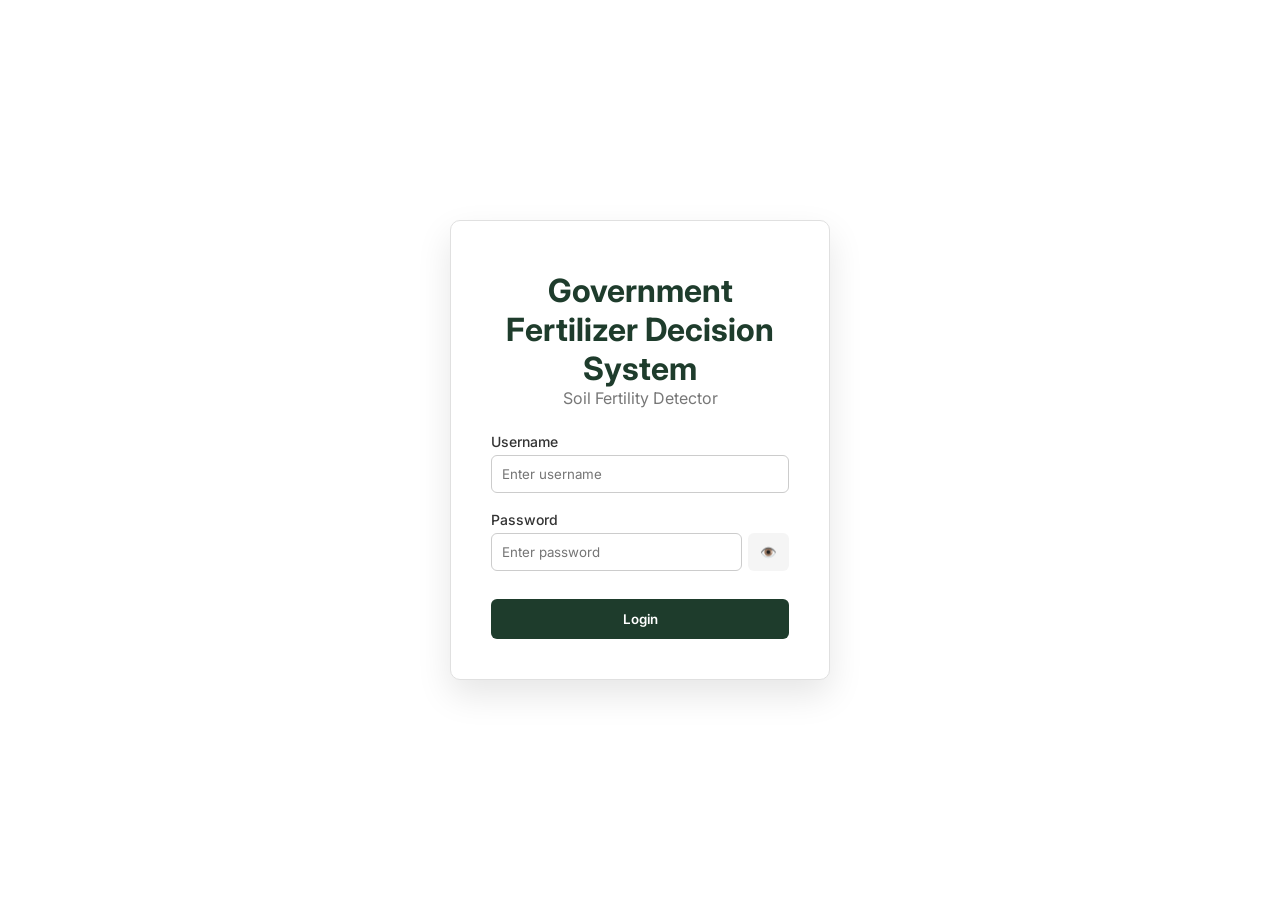
==== commit 7cc67414: "Update index.html" ====
--- a/index.html
+++ b/index.html
@@ -18,13 +18,13 @@
 font-family:'Inter',sans-serif;
 }
 
-/* LOGIN PAGE */
+/* LOGIN PAGE - WHITE BACKGROUND */
 #loginPage{
 height:100vh;
 display:flex;
 justify-content:center;
 align-items:center;
-background:#ffffff;
+background:#ffffff;  /* Changed from green gradient to white */
 position:fixed;
 top:0;
 left:0;
@@ -43,6 +43,11 @@
 border:1px solid #e0e0e0;
 }
 
+.login-logo{
+font-size:40px;
+margin-bottom:10px;
+}
+
 .login-title{
 font-size:32px;
 font-weight:700;
@@ -73,6 +78,11 @@
 border:1px solid #ccc;
 border-radius:6px;
 background:#ffffff;
+}
+
+.form-group input:focus{
+outline:none;
+border-color:#1e3c2c;
 }
 
 .password-wrapper{
@@ -86,6 +96,7 @@
 margin-left:6px;
 border-radius:6px;
 cursor:pointer;
+color:#666;
 }
 
 .login-btn{
@@ -100,7 +111,22 @@
 margin-top:10px;
 }
 
-/* MAIN */
+.login-btn:hover{
+background:#2a4a35;
+}
+
+.error-message{
+margin-top:10px;
+color:#c62828;
+font-size:13px;
+display:none;
+}
+
+.error-message.show{
+display:block;
+}
+
+/* MAIN APP - WHITE BACKGROUND */
 #mainApp{
 display:none;
 background:#ffffff;
@@ -120,8 +146,40 @@
 align-items:center;
 }
 
+.logo-area{
+display:flex;
+align-items:center;
+gap:10px;
+}
+
+.logo-icon{
+font-size:22px;
+}
+
+.logo-area h1{
+font-size:20px;
+font-weight:600;
+color:#333;
+}
+
+.logout-btn{
+background:#f5f5f5;
+border:1px solid #ddd;
+padding:8px 14px;
+border-radius:6px;
+color:#333;
+cursor:pointer;
+}
+
+.logout-btn:hover{
+background:#e0e0e0;
+}
+
+/* LAYOUT - WHITE BACKGROUND */
 .main-container{
 padding:30px;
+background:#ffffff;
+min-height:100vh;
 }
 
 .two-column-layout{
@@ -130,11 +188,41 @@
 gap:25px;
 }
 
+/* INPUT CARD */
 .input-card{
 background:#ffffff;
 border:1px solid #e0e0e0;
 border-radius:12px;
 padding:25px;
+box-shadow:0 2px 8px rgba(0,0,0,0.05);
+}
+
+.input-card h2{
+font-size:20px;
+font-weight:600;
+color:#333;
+margin-bottom:4px;
+}
+
+.input-subtitle{
+font-size:13px;
+color:#777;
+margin-bottom:18px;
+}
+
+.model-select{
+width:100%;
+padding:10px;
+border:1px solid #e0e0e0;
+border-radius:6px;
+margin-bottom:20px;
+background:#ffffff;
+color:#333;
+}
+
+.model-select:focus{
+outline:none;
+border-color:#1e3c2c;
 }
 
 .section-title{
@@ -143,6 +231,7 @@
 font-weight:600;
 color:#666;
 text-transform:uppercase;
+letter-spacing:0.5px;
 border-bottom:1px solid #e0e0e0;
 padding-bottom:5px;
 }
@@ -158,23 +247,21 @@
 color:#666;
 display:block;
 margin-bottom:4px;
+font-weight:500;
 }
 
 .input-field input{
 width:100%;
-padding:8px;
+padding:8px 10px;
+background:#ffffff;
 border:1px solid #e0e0e0;
 border-radius:6px;
-}
-
-.add-btn{
-margin-top:10px;
-padding:8px;
-background:#f5f5f5;
-border:1px solid #e0e0e0;
-border-radius:6px;
-cursor:pointer;
-font-size:12px;
+color:#333;
+}
+
+.input-field input:focus{
+outline:none;
+border-color:#1e3c2c;
 }
 
 .analyze-btn{
@@ -187,194 +274,781 @@
 font-weight:600;
 color:white;
 cursor:pointer;
-}
-
+font-size:15px;
+}
+
+.analyze-btn:hover{
+background:#2a4a35;
+}
+
+.sample-buttons{
+display:flex;
+gap:10px;
+margin-top:15px;
+}
+
+.sample-btn{
+flex:1;
+padding:8px;
+background:#f5f5f5;
+border:1px solid #e0e0e0;
+border-radius:6px;
+color:#666;
+cursor:pointer;
+font-size:12px;
+}
+
+.sample-btn:hover{
+background:#e0e0e0;
+border-color:#1e3c2c;
+color:#1e3c2c;
+}
+
+/* RESULTS CARD */
 .results-card{
 background:#ffffff;
 border:1px solid #e0e0e0;
 border-radius:12px;
 padding:25px;
-}
-
+min-height:500px;
+box-shadow:0 2px 8px rgba(0,0,0,0.05);
+}
+
+.empty-state{
+text-align:center;
+color:#999;
+padding-top:80px;
+}
+
+.empty-icon{
+font-size:48px;
+margin-bottom:10px;
+}
+
+/* RESULTS STYLES */
+.fertility-badge{
+display:inline-block;
+padding:6px 14px;
+border-radius:30px;
+font-weight:600;
+margin-bottom:15px;
+font-size:14px;
+}
+
+.badge-high{
+background:#e8f5e9;
+color:#2e7d32;
+border:1px solid #a5d6a7;
+}
+
+.badge-medium{
+background:#fff3e0;
+color:#ef6c00;
+border:1px solid #ffb74d;
+}
+
+.badge-low{
+background:#ffebee;
+color:#c62828;
+border:1px solid #ef9a9a;
+}
+
+.confidence-display{
+margin-bottom:20px;
+}
+
+.confidence-label{
+font-size:12px;
+color:#666;
+margin-bottom:4px;
+}
+
+.confidence-value{
+font-size:28px;
+font-weight:700;
+color:#1e3c2c;
+}
+
+.result-desc{
+color:#555;
+line-height:1.6;
+margin-bottom:25px;
+font-size:14px;
+}
+
+.indicators-section h3{
+font-size:14px;
+color:#333;
+margin-bottom:15px;
+padding-bottom:5px;
+border-bottom:1px solid #e0e0e0;
+}
+
+.indicator-item{
+display:flex;
+align-items:center;
+margin-bottom:12px;
+gap:10px;
+}
+
+.indicator-name{
+width:100px;
+font-size:12px;
+font-weight:600;
+color:#666;
+}
+
+.indicator-bar{
+flex:1;
+height:6px;
+background:#f0f0f0;
+border-radius:3px;
+overflow:hidden;
+}
+
+.indicator-fill{
+height:100%;
+border-radius:3px;
+}
+
+.indicator-value{
+width:75px;
+font-size:11px;
+color:#333;
+text-align:right;
+}
+
+.indicator-unit{
+color:#999;
+font-size:10px;
+margin-left:2px;
+}
+
+/* TABS */
+.tabs{
+display:flex;
+gap:10px;
+margin-bottom:20px;
+}
+
+.tab-btn{
+padding:8px 20px;
+border:none;
+border-radius:6px;
+font-weight:600;
+cursor:pointer;
+transition:all 0.3s;
+}
+
+.tab-btn.active{
+background:#1e3c2c;
+color:white;
+}
+
+.tab-btn:not(.active){
+background:#f5f5f5;
+color:#666;
+border:1px solid #e0e0e0;
+}
+
+.tab-btn:not(.active):hover{
+background:#e0e0e0;
+}
+
+.tab-content{
+display:none;
+}
+
+.tab-content.active{
+display:block;
+}
+
+/* BULK UPLOAD */
+.bulk-container{
+background:#ffffff;
+border:1px solid #e0e0e0;
+border-radius:12px;
+padding:25px;
+}
+
+.upload-area{
+border:2px dashed #e0e0e0;
+border-radius:8px;
+padding:40px;
+text-align:center;
+cursor:pointer;
+margin-bottom:20px;
+}
+
+.upload-area:hover{
+border-color:#1e3c2c;
+background:#f9f9f9;
+}
+
+.upload-icon{
+font-size:40px;
+margin-bottom:10px;
+}
+
+.upload-hint{
+font-size:11px;
+color:#999;
+}
+
+/* HISTORY CARD */
+.history-card{
+background:#ffffff;
+border:1px solid #e0e0e0;
+border-radius:12px;
+padding:25px;
+}
+
+.history-card h3{
+font-size:16px;
+color:#333;
+margin-bottom:20px;
+padding-bottom:8px;
+border-bottom:1px solid #e0e0e0;
+}
+
+.history-item{
+display:flex;
+justify-content:space-between;
+align-items:center;
+padding:12px;
+background:#f9f9f9;
+border:1px solid #e0e0e0;
+border-radius:6px;
+margin-bottom:8px;
+}
+
+.history-fert{
+padding:3px 8px;
+border-radius:4px;
+font-size:11px;
+font-weight:600;
+}
+
+.history-time{
+color:#999;
+font-size:11px;
+}
+
+/* RESPONSIVE */
+@media (max-width:1024px){
+.two-column-layout{
+grid-template-columns:1fr;
+}
+}
+
+@media (max-width:768px){
+.input-grid{
+grid-template-columns:1fr;
+}
+.sample-buttons{
+grid-template-columns:1fr;
+}
+.tabs{
+flex-direction:column;
+}
+.header-content{
+flex-direction:column;
+gap:12px;
+}
+}
 </style>
 </head>
 
 <body>
 
-<!-- LOGIN PAGE -->
+<!-- LOGIN PAGE - WHITE BACKGROUND -->
 <div id="loginPage">
 <div class="login-box">
+<div class="login-logo"></div>
 <h1 class="login-title">Government Fertilizer Decision System</h1>
-<p class="login-subtitle">Soil Fertility Detector</p>
+<p class="login-subtitle">Soil Fertility Detector </p>
 
 <form id="loginForm">
 <div class="form-group">
 <label>Username</label>
-<input type="text" id="username" required>
+<input type="text" id="username" placeholder="Enter username" required>
 </div>
 
 <div class="form-group">
 <label>Password</label>
 <div class="password-wrapper">
-<input type="password" id="password" required>
-<button type="button" class="toggle-password" onclick="togglePassword()">👁️</button>
-</div>
-</div>
-
-<button class="login-btn">Login</button>
+<input type="password" id="password" placeholder="Enter password" required>
+<button type="button" class="toggle-password" id="toggleBtn">👁️</button>
+</div>
+</div>
+
+<button type="submit" class="login-btn">Login</button>
+<div class="error-message" id="loginError">Invalid username or password</div>
 </form>
 </div>
 </div>
 
-<!-- MAIN APP -->
+<!-- MAIN APPLICATION - WHITE BACKGROUND -->
 <div id="mainApp">
-
 <div class="app-header">
 <div class="header-content">
-<h2>SoilSense Malawi</h2>
-<button onclick="logout()">Logout</button>
+<div class="logo-area">
+<span class="logo-icon"></span>
+<h1>SoilSense Malawi</h1>
+</div>
+<button class="logout-btn" id="logoutBtn">Logout</button>
 </div>
 </div>
 
 <div class="main-container">
-
+<!-- Tabs -->
+<div class="tabs">
+<button class="tab-btn active" onclick="switchTab('single')">Enumeration Area</button>
+<button class="tab-btn" onclick="switchTab('bulk')">Bulk Upload</button>
+<button class="tab-btn" onclick="switchTab('history')">Decision Log</button>
+</div>
+
+<!-- Single Farmer Tab -->
+<div id="tab-single" class="tab-content active">
 <div class="two-column-layout">
-
+<!-- Input Column - LEFT -->
+<div class="input-column">
 <div class="input-card">
-
 <h2>Soil Parameters</h2>
-
-<!-- PRIMARY -->
+<p class="input-subtitle">Enter lab measurements for analysis</p>
+
+<!-- Model Select -->
+<select class="model-select" id="modelSelect">
+<option value="xgb">XGBoost (Gradient Boosting) — 96.8%</option>
+<option value="rf">Random Forest — 94.3%</option>
+</select>
+
+<!-- Primary Nutrients -->
 <div class="section-title">PRIMARY NUTRIENTS</div>
-
-<div class="input-grid" id="primaryInputs">
-
-<div class="input-field">
-<label>Nitrogen</label>
-<input type="number">
-</div>
-
-<div class="input-field">
-<label>Phosphorus</label>
-<input type="number">
-</div>
-
-<div class="input-field">
-<label>Potassium</label>
-<input type="number">
-</div>
-
-</div>
-
-<button class="add-btn" onclick="addInput('primaryInputs')">+ Add Nutrient</button>
-
-
-<!-- MICRO -->
+<div class="input-grid">
+<div class="input-field">
+<label>pH</label>
+<input type="number" id="f_PH" value="6.2" step="0.1">
+</div>
+<div class="input-field">
+<label>Organic Carbon</label>
+<input type="number" id="f_OC" value="2.1" step="0.1">
+</div>
+<div class="input-field">
+<label>Nitrogen (N)</label>
+<input type="number" id="f_N" value="180">
+</div>
+<div class="input-field">
+<label>Phosphorus (P)</label>
+<input type="number" id="f_P" value="12.5" step="0.1">
+</div>
+<div class="input-field">
+<label>Potassium (K)</label>
+<input type="number" id="f_K" value="185">
+</div>
+<div class="input-field">
+<label>Magnesium (Mg)</label>
+<input type="number" id="f_Mg" value="2.5" step="0.1">
+</div>
+</div>
+
+<!-- Micronutrients -->
 <div class="section-title">MICRONUTRIENTS</div>
-
-<div class="input-grid" id="microInputs">
-
-<div class="input-field">
-<label>Zinc</label>
-<input type="number">
-</div>
-
-<div class="input-field">
-<label>Iron</label>
-<input type="number">
-</div>
-
-</div>
-
-<button class="add-btn" onclick="addInput('microInputs')">+ Add Nutrient</button>
-
-
-<!-- PHYSICAL -->
+<div class="input-grid">
+<div class="input-field">
+<label>Zinc (Zn)</label>
+<input type="number" id="f_Zn" value="0.8" step="0.1">
+</div>
+<div class="input-field">
+<label>Iron (Fe)</label>
+<input type="number" id="f_Fe" value="4.2" step="0.1">
+</div>
+<div class="input-field">
+<label>Copper (Cu)</label>
+<input type="number" id="f_Cu" value="0.5" step="0.1">
+</div>
+<div class="input-field">
+<label>Manganese (Mn)</label>
+<input type="number" id="f_Mn" value="3.2" step="0.1">
+</div>
+</div>
+
+<!-- Physical Properties -->
 <div class="section-title">PHYSICAL PROPERTIES</div>
-
-<div class="input-grid" id="physicalInputs">
-
+<div class="input-grid">
 <div class="input-field">
 <label>Sand</label>
-<input type="number">
-</div>
-
+<input type="number" id="f_Sand" value="62">
+</div>
 <div class="input-field">
 <label>Silt</label>
-<input type="number">
-</div>
-
+<input type="number" id="f_Silt" value="8.5" step="0.1">
+</div>
 <div class="input-field">
 <label>Clay</label>
-<input type="number">
-</div>
-
-</div>
-
-<button class="add-btn" onclick="addInput('physicalInputs')">+ Add Property</button>
-
-<button class="analyze-btn">Analyze Soil</button>
-
-</div>
-
-
-<div class="results-card">
+<input type="number" id="f_Clay" value="9.2" step="0.1">
+</div>
+<div class="input-field">
+<label>CaCO₃</label>
+<input type="number" id="f_CaCO3" value="5.4" step="0.1">
+</div>
+<div class="input-field">
+<label>CEC</label>
+<input type="number" id="f_CEC" value="8.2" step="0.1">
+</div>
+<div class="input-field">
+<label>Moisture</label>
+<input type="number" id="f_Moisture_Content" value="19.5" step="0.1">
+</div>
+</div>
+
+<!-- Action Buttons -->
+<button class="analyze-btn" id="predictBtn">Analyze Soil</button>
+
+<div class="sample-buttons">
+<button class="sample-btn" data-sample="high">High Fertility</button>
+<button class="sample-btn" data-sample="medium">Medium Fertility</button>
+<button class="sample-btn" data-sample="low">Low Fertility</button>
+</div>
+</div>
+</div>
+
+<!-- Results Column - RIGHT -->
+<div class="results-column">
+<div class="results-card" id="resultArea">
+<div class="empty-state">
+<div class="empty-icon">🌾</div>
 <p>Enter soil parameters to analyze</p>
 </div>
-
+</div>
+</div>
+</div>
+</div>
+
+<!-- Bulk Upload Tab -->
+<div id="tab-bulk" class="tab-content">
+<div class="bulk-container">
+<div class="upload-area" id="uploadZone">
+<div class="upload-icon">📁</div>
+<p>Drop CSV file or click to browse</p>
+<span class="upload-hint">PH, OC, Mg, N, P, K, Zn, Fe, Cu, Mn, Sand, Silt, Clay, CaCO3, CEC, Moisture_Content</span>
+</div>
+<input type="file" id="fileInput" accept=".csv" style="display:none;">
+<div id="bulkResults"></div>
+</div>
+</div>
+
+<!-- History Tab -->
+<div id="tab-history" class="tab-content">
+<div class="history-card">
+<h3>Decision Log</h3>
+<div id="historyList">
+<div class="empty-state">
+<div class="empty-icon">📋</div>
+<p>No decisions recorded</p>
+</div>
+</div>
+</div>
 </div>
 
 </div>
 </div>
 
 <script>
-
-/* LOGIN */
-
-const ADMIN={username:"admin",password:"Admin@123"}
-
-document.getElementById("loginForm").onsubmit=function(e){
-e.preventDefault()
-
-const u=document.getElementById("username").value
-const p=document.getElementById("password").value
-
-if(u===ADMIN.username && p===ADMIN.password){
-document.getElementById("loginPage").style.display="none"
-document.getElementById("mainApp").style.display="block"
-}
-}
-
-function logout(){
-document.getElementById("mainApp").style.display="none"
-document.getElementById("loginPage").style.display="flex"
-}
-
-function togglePassword(){
-const p=document.getElementById("password")
-p.type=p.type==="password"?"text":"password"
-}
-
-
-/* ADD INPUT FEATURE */
-
-function addInput(containerId){
-
-const container=document.getElementById(containerId)
-
-const div=document.createElement("div")
-div.className="input-field"
-
-div.innerHTML=`
-<label>New Parameter</label>
-<input type="number" placeholder="Value">
-`
-
-container.appendChild(div)
-
-}
-
+// ============================================
+// AUTHENTICATION SYSTEM
+// ============================================
+
+const ADMIN_CREDENTIALS = {
+    username: 'admin',
+    password: 'Admin@123'
+};
+
+document.addEventListener('DOMContentLoaded', function() {
+    checkAuth();
+    initEventListeners();
+    setDefaultValues();
+});
+
+function setDefaultValues() {
+    const defaults = {
+        f_PH: 6.2, f_OC: 2.1, f_Mg: 2.5, f_N: 180, f_P: 12.5, f_K: 185,
+        f_Zn: 0.8, f_Fe: 4.2, f_Cu: 0.5, f_Mn: 3.2,
+        f_Sand: 62, f_Silt: 8.5, f_Clay: 9.2, f_CaCO3: 5.4, f_CEC: 8.2, f_Moisture_Content: 19.5
+    };
+    
+    for (const [id, value] of Object.entries(defaults)) {
+        const el = document.getElementById(id);
+        if (el) el.value = value;
+    }
+}
+
+function checkAuth() {
+    const isLoggedIn = sessionStorage.getItem('soilSenseLoggedIn') === 'true';
+    const loginPage = document.getElementById('loginPage');
+    const mainApp = document.getElementById('mainApp');
+    
+    if (isLoggedIn) {
+        loginPage.style.display = 'none';
+        mainApp.style.display = 'block';
+    } else {
+        loginPage.style.display = 'flex';
+        mainApp.style.display = 'none';
+    }
+}
+
+function initEventListeners() {
+    document.getElementById('loginForm').addEventListener('submit', handleLogin);
+    document.getElementById('toggleBtn').addEventListener('click', togglePassword);
+    document.getElementById('logoutBtn').addEventListener('click', logout);
+    document.getElementById('predictBtn').addEventListener('click', runPrediction);
+    
+    document.querySelectorAll('.sample-btn').forEach(btn => {
+        btn.addEventListener('click', function() {
+            loadSample(this.dataset.sample);
+        });
+    });
+    
+    const uploadZone = document.getElementById('uploadZone');
+    if (uploadZone) {
+        uploadZone.addEventListener('click', () => document.getElementById('fileInput').click());
+        uploadZone.addEventListener('dragover', (e) => {
+            e.preventDefault();
+            uploadZone.classList.add('drag');
+        });
+        uploadZone.addEventListener('dragleave', () => uploadZone.classList.remove('drag'));
+        uploadZone.addEventListener('drop', handleDrop);
+    }
+    
+    document.getElementById('fileInput').addEventListener('change', handleFileUpload);
+}
+
+function togglePassword() {
+    const p = document.getElementById('password');
+    p.type = p.type === 'password' ? 'text' : 'password';
+}
+
+function handleLogin(event) {
+    event.preventDefault();
+    
+    const username = document.getElementById('username').value;
+    const password = document.getElementById('password').value;
+    const errorEl = document.getElementById('loginError');
+    
+    if (username === ADMIN_CREDENTIALS.username && password === ADMIN_CREDENTIALS.password) {
+        sessionStorage.setItem('soilSenseLoggedIn', 'true');
+        document.getElementById('loginPage').style.display = 'none';
+        document.getElementById('mainApp').style.display = 'block';
+        errorEl.classList.remove('show');
+        setTimeout(runPrediction, 200);
+    } else {
+        errorEl.classList.add('show');
+    }
+}
+
+function logout() {
+    sessionStorage.removeItem('soilSenseLoggedIn');
+    document.getElementById('mainApp').style.display = 'none';
+    document.getElementById('loginPage').style.display = 'flex';
+    document.getElementById('loginForm').reset();
+    document.getElementById('loginError').classList.remove('show');
+}
+
+// ============================================
+// SOIL ANALYSIS FUNCTIONS
+// ============================================
+
+const SAMPLES = {
+    high: { PH:6.5, OC:4.2, Mg:3.2, N:280, P:22, K:310, Zn:1.2, Fe:7.5, Cu:0.7, Mn:5.5, Sand:55, Silt:12, Clay:10, CaCO3:4.5, CEC:18, Moisture_Content:21 },
+    medium: { PH:6.1, OC:2.1, Mg:2.0, N:160, P:11, K:165, Zn:0.7, Fe:4.0, Cu:0.5, Mn:3.0, Sand:65, Silt:8, Clay:9, CaCO3:5.5, CEC:8, Moisture_Content:18.5 },
+    low: { PH:5.1, OC:0.6, Mg:0.8, N:45, P:4.5, K:55, Zn:0.2, Fe:2.0, Cu:0.3, Mn:1.2, Sand:80, Silt:4, Clay:5, CaCO3:2.5, CEC:3.5, Moisture_Content:13 }
+};
+
+function loadSample(type) {
+    const s = SAMPLES[type];
+    for (const [col, val] of Object.entries(s)) {
+        const id = col === 'Moisture_Content' ? 'f_Moisture_Content' : 'f_' + col;
+        const el = document.getElementById(id);
+        if (el) el.value = val;
+    }
+    setTimeout(runPrediction, 100);
+}
+
+function getRawValues() {
+    const raw = {};
+    const fields = ['PH','OC','Mg','N','P','K','Zn','Fe','Cu','Mn','Sand','Silt','Clay','CaCO3','CEC','Moisture_Content'];
+    
+    fields.forEach(col => {
+        const id = col === 'Moisture_Content' ? 'f_Moisture_Content' : 'f_' + col;
+        raw[col] = parseFloat(document.getElementById(id).value) || 0;
+    });
+    
+    return raw;
+}
+
+function calculateFertility(raw) {
+    let score = 0;
+    let maxScore = 0;
+    
+    if (raw.N >= 200) score += 20;
+    else if (raw.N >= 120) score += 15;
+    else if (raw.N >= 80) score += 10;
+    else score += 5;
+    maxScore += 20;
+    
+    if (raw.P >= 15) score += 20;
+    else if (raw.P >= 12) score += 15;
+    else if (raw.P >= 8) score += 10;
+    else score += 5;
+    maxScore += 20;
+    
+    if (raw.K >= 200) score += 20;
+    else if (raw.K >= 150) score += 15;
+    else if (raw.K >= 100) score += 10;
+    else score += 5;
+    maxScore += 20;
+    
+    if (raw.PH >= 6.0 && raw.PH <= 7.0) score += 15;
+    else if (raw.PH >= 5.5 && raw.PH <= 7.5) score += 10;
+    else score += 5;
+    maxScore += 15;
+    
+    if (raw.OC >= 2.0) score += 15;
+    else if (raw.OC >= 1.5) score += 10;
+    else score += 5;
+    maxScore += 15;
+    
+    if (raw.Moisture_Content >= 15 && raw.Moisture_Content <= 25) score += 10;
+    else score += 5;
+    maxScore += 10;
+    
+    const percentage = (score / maxScore) * 100;
+    
+    if (percentage >= 75) return 'High';
+    if (percentage >= 45) return 'Medium';
+    return 'Low';
+}
+
+function runPrediction() {
+    const raw = getRawValues();
+    const fertility = calculateFertility(raw);
+    const model = document.getElementById('modelSelect').value;
+    const confidence = model === 'xgb' ? 96.8 : 94.3;
+    
+    renderResults(fertility, raw, confidence);
+    logDecision(fertility, model);
+}
+
+function renderResults(fertility, raw, confidence) {
+    const area = document.getElementById('resultArea');
+    
+    const indicators = [
+        { name: 'NITROGEN', value: raw.N, unit: 'mg/kg', good: raw.N >= 120, optimal: 200 },
+        { name: 'POTASSIUM', value: raw.K, unit: 'mg/kg', good: raw.K >= 150, optimal: 200 },
+        { name: 'PHOSPHORUS', value: raw.P, unit: 'mg/kg', good: raw.P >= 12, optimal: 15 },
+        { name: 'ORG. CARBON', value: raw.OC.toFixed(2), unit: '%', good: raw.OC >= 2.0, optimal: 2.0 },
+        { name: 'pH', value: raw.PH.toFixed(2), unit: '', good: raw.PH >= 6.0 && raw.PH <= 7.0, optimal: 6.5 },
+        { name: 'CEC', value: raw.CEC, unit: 'cmol/kg', good: raw.CEC >= 7, optimal: 7 },
+        { name: 'MOISTURE', value: raw.Moisture_Content, unit: '%', good: raw.Moisture_Content >= 15 && raw.Moisture_Content <= 25, optimal: 20 }
+    ];
+    
+    const indicatorsHTML = indicators.map(ind => {
+        let percentage = 50;
+        if (ind.optimal) {
+            percentage = Math.min(100, (parseFloat(ind.value) / ind.optimal) * 100);
+        }
+        
+        return `
+            <div class="indicator-item">
+                <span class="indicator-name">${ind.name}</span>
+                <div class="indicator-bar">
+                    <div class="indicator-fill" style="width: ${percentage}%; background: ${ind.good ? '#2e7d32' : '#c62828'}"></div>
+                </div>
+                <span class="indicator-value">${ind.value}<span class="indicator-unit">${ind.unit}</span></span>
+            </div>
+        `;
+    }).join('');
+    
+    let description = '';
+    if (fertility === 'High') description = 'Excellent nutrient balance. This soil supports high crop productivity without external inputs.';
+    else if (fertility === 'Medium') description = 'Adequate nutrient levels with some room for improvement. Targeted supplementation may help.';
+    else description = 'Critically deficient soil. Crop failure risk is high without fertilizer intervention.';
+    
+    area.innerHTML = `
+        <div>
+            <div class="fertility-badge badge-${fertility.toLowerCase()}">${fertility} Fertility</div>
+            <div class="confidence-display">
+                <div class="confidence-label">Model Confidence</div>
+                <div class="confidence-value">${confidence}%</div>
+            </div>
+            <p class="result-desc">${description}</p>
+            <div class="indicators-section">
+                <h3>Key Fertility Indicators (7/7)</h3>
+                ${indicatorsHTML}
+            </div>
+        </div>
+    `;
+}
+
+// Decision Log
+let history = [];
+let logCount = 0;
+
+function logDecision(fertility, model) {
+    logCount++;
+    const now = new Date();
+    const timeString = now.toLocaleTimeString([], { hour: '2-digit', minute: '2-digit' });
+    
+    history.unshift({ id: logCount, fertility, model: model === 'xgb' ? 'XGB' : 'RF', time: timeString });
+    if (history.length > 10) history.pop();
+    renderHistory();
+}
+
+function renderHistory() {
+    const el = document.getElementById('historyList');
+    if (!history.length) {
+        el.innerHTML = '<div class="empty-state"><div class="empty-icon">📋</div><p>No decisions recorded</p></div>';
+        return;
+    }
+    
+    el.innerHTML = history.map(h => `
+        <div class="history-item">
+            <span style="font-weight:500;">Farmer #${h.id}</span>
+            <span class="history-fert badge-${h.fertility.toLowerCase()}">${h.fertility}</span>
+            <span class="history-time">${h.time} • ${h.model}</span>
+        </div>
+    `).join('');
+}
+
+function switchTab(name) {
+    document.querySelectorAll('.tab-btn').forEach(btn => {
+        btn.classList.remove('active');
+    });
+    document.querySelectorAll('.tab-content').forEach(content => {
+        content.classList.remove('active');
+        content.style.display = 'none';
+    });
+    
+    const activeBtn = Array.from(document.querySelectorAll('.tab-btn')).find(
+        btn => btn.getAttribute('onclick') && btn.getAttribute('onclick').includes(name)
+    );
+    if (activeBtn) activeBtn.classList.add('active');
+    
+    document.getElementById('tab-' + name).classList.add('active');
+    document.getElementById('tab-' + name).style.display = 'block';
+}
+
+function handleDrop(e) {
+    e.preventDefault();
+    document.getElementById('uploadZone').classList.remove('drag');
+    const file = e.dataTransfer.files[0];
+    if (file) alert(`File "${file.name}" selected for bulk upload`);
+}
+
+function handleFileUpload(e) {
+    const file = e.target.files[0];
+    if (file) alert(`File "${file.name}" selected for bulk upload`);
+}
 </script>
-
 </body>
-</html>
+</html>"dont remove anything please just show me where to add that part of code
